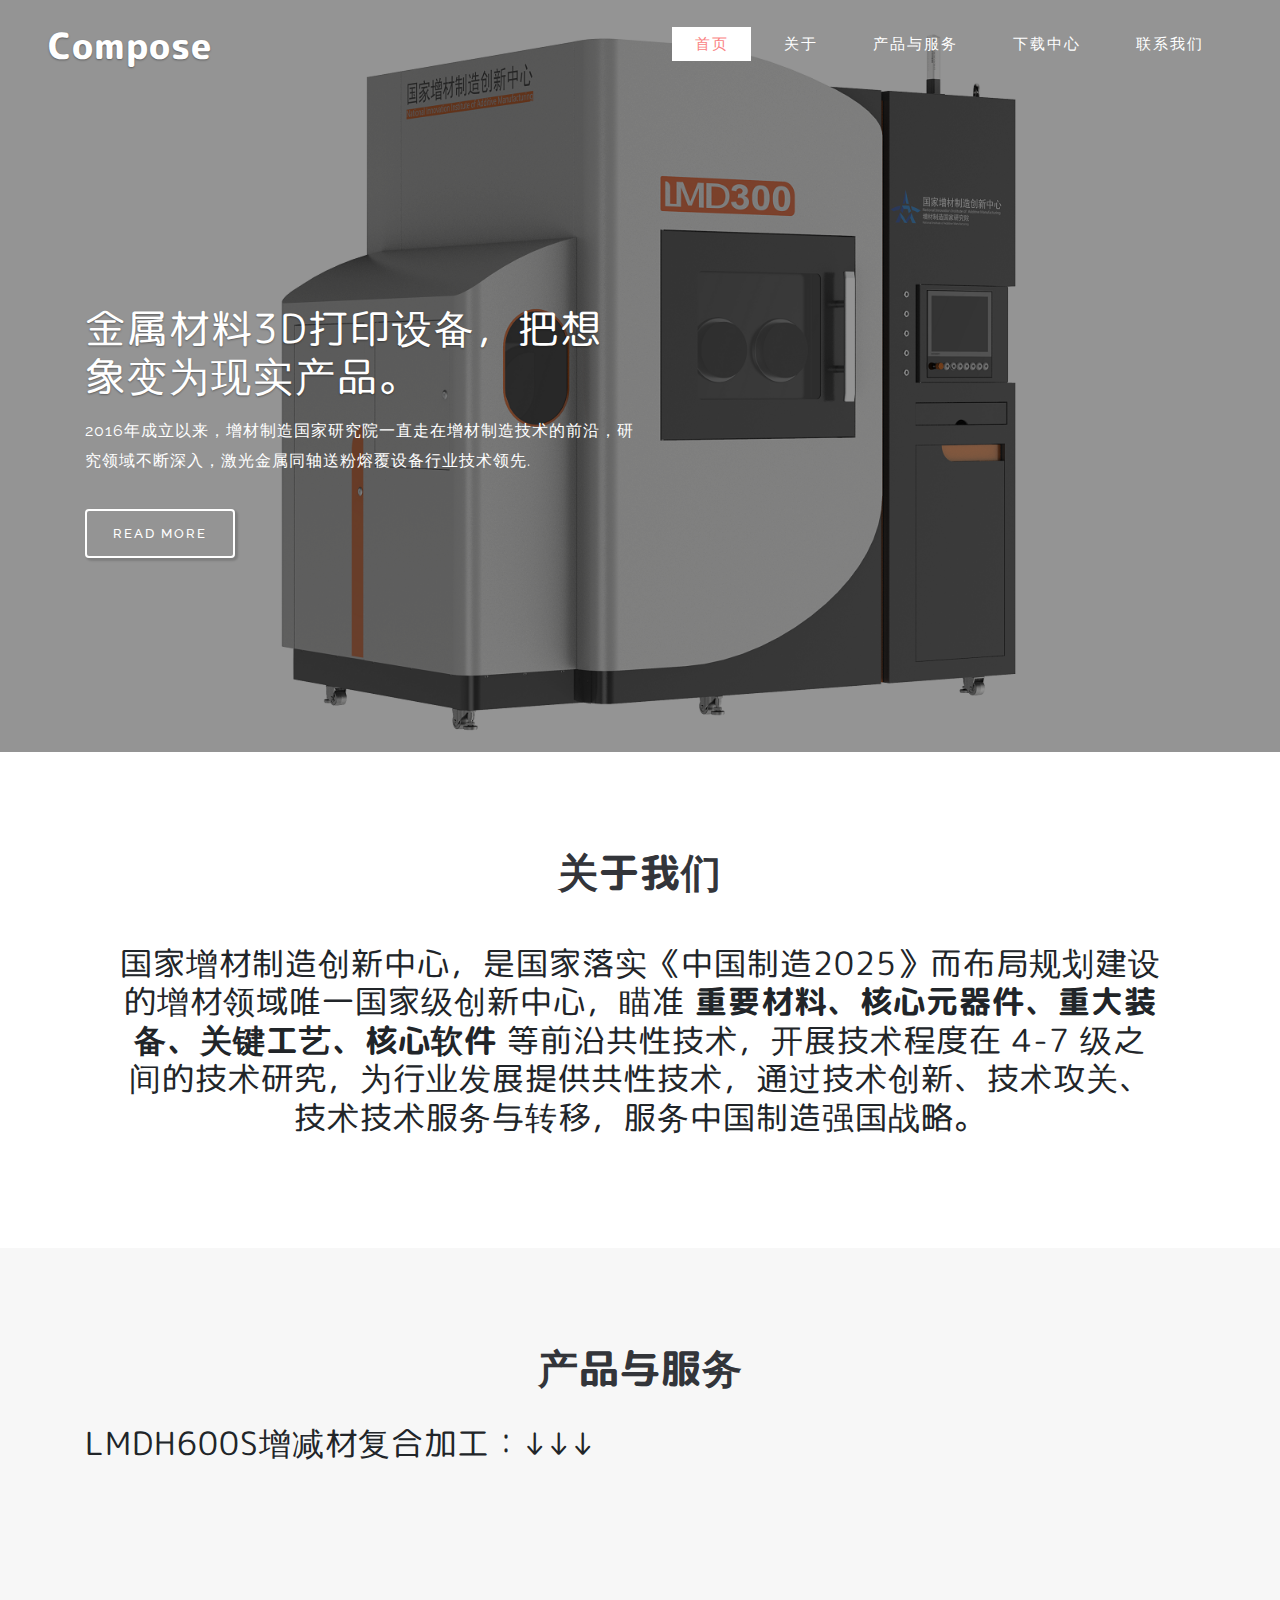
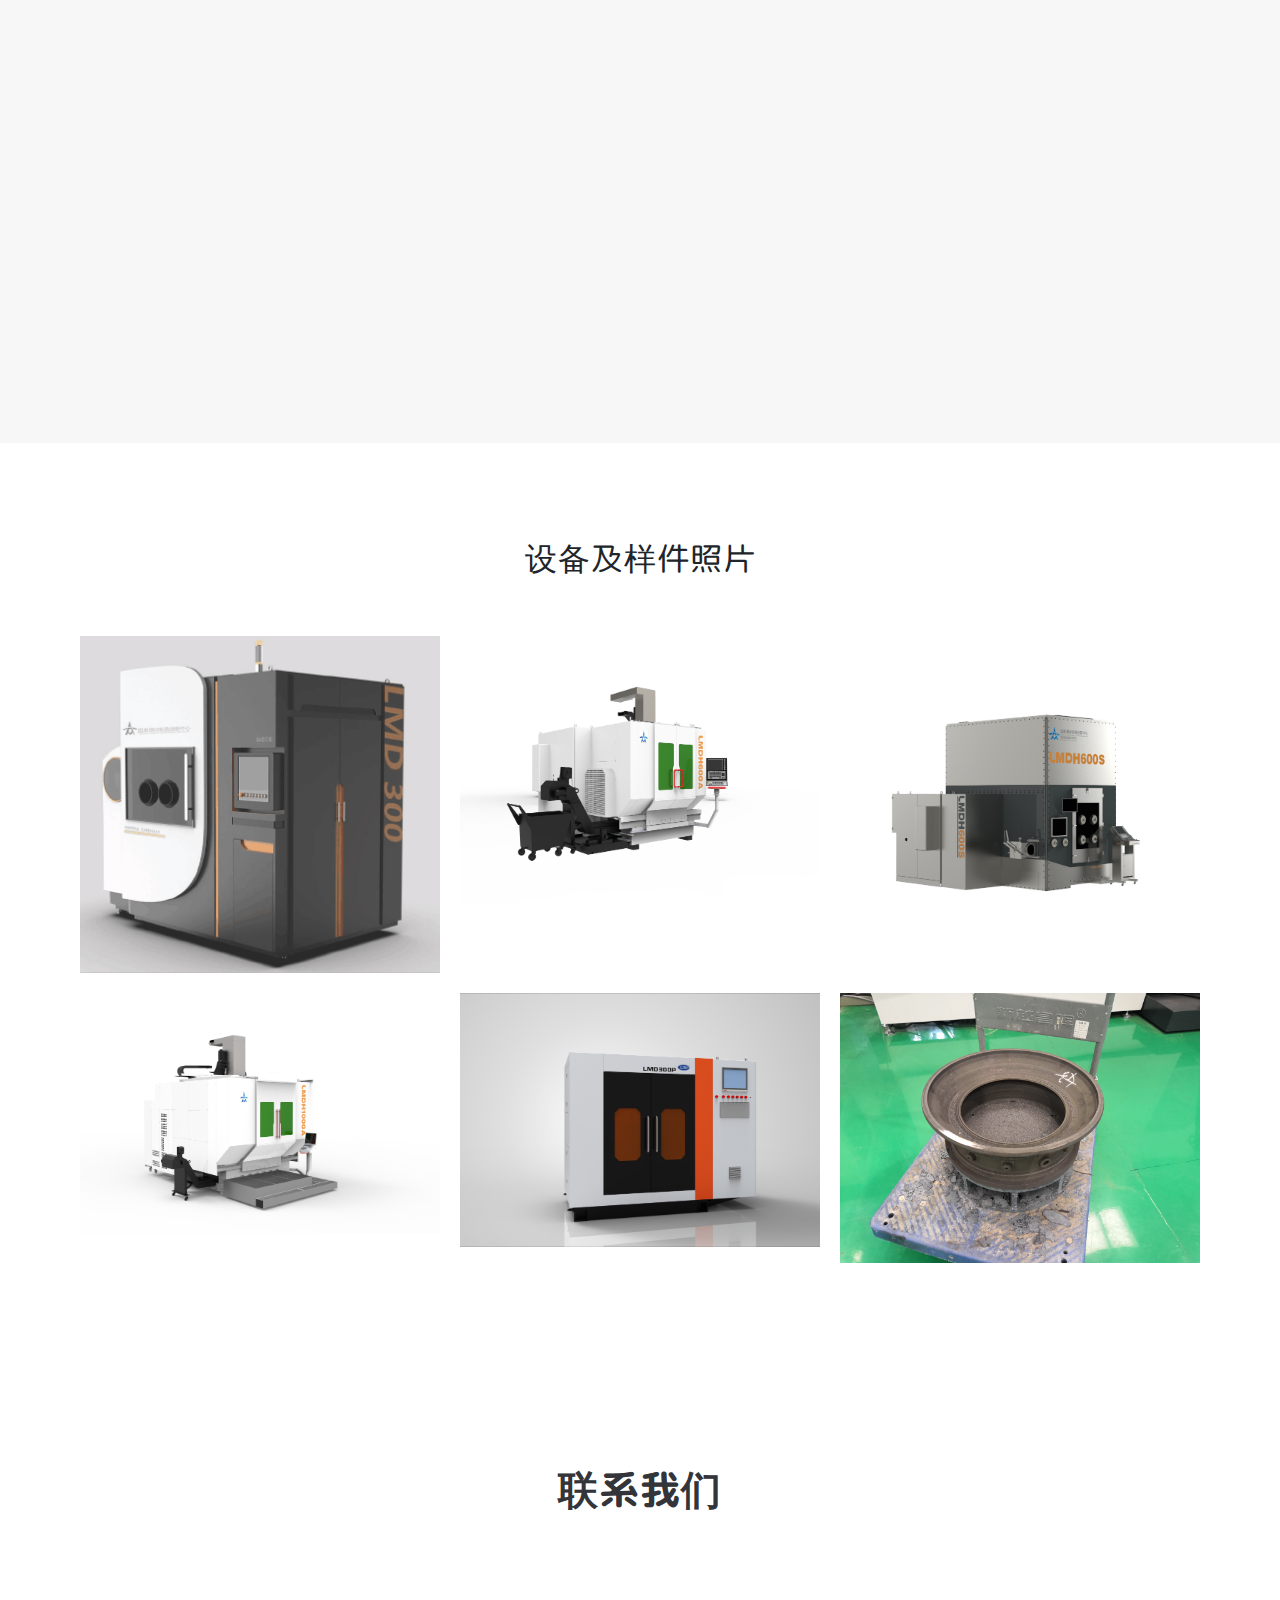
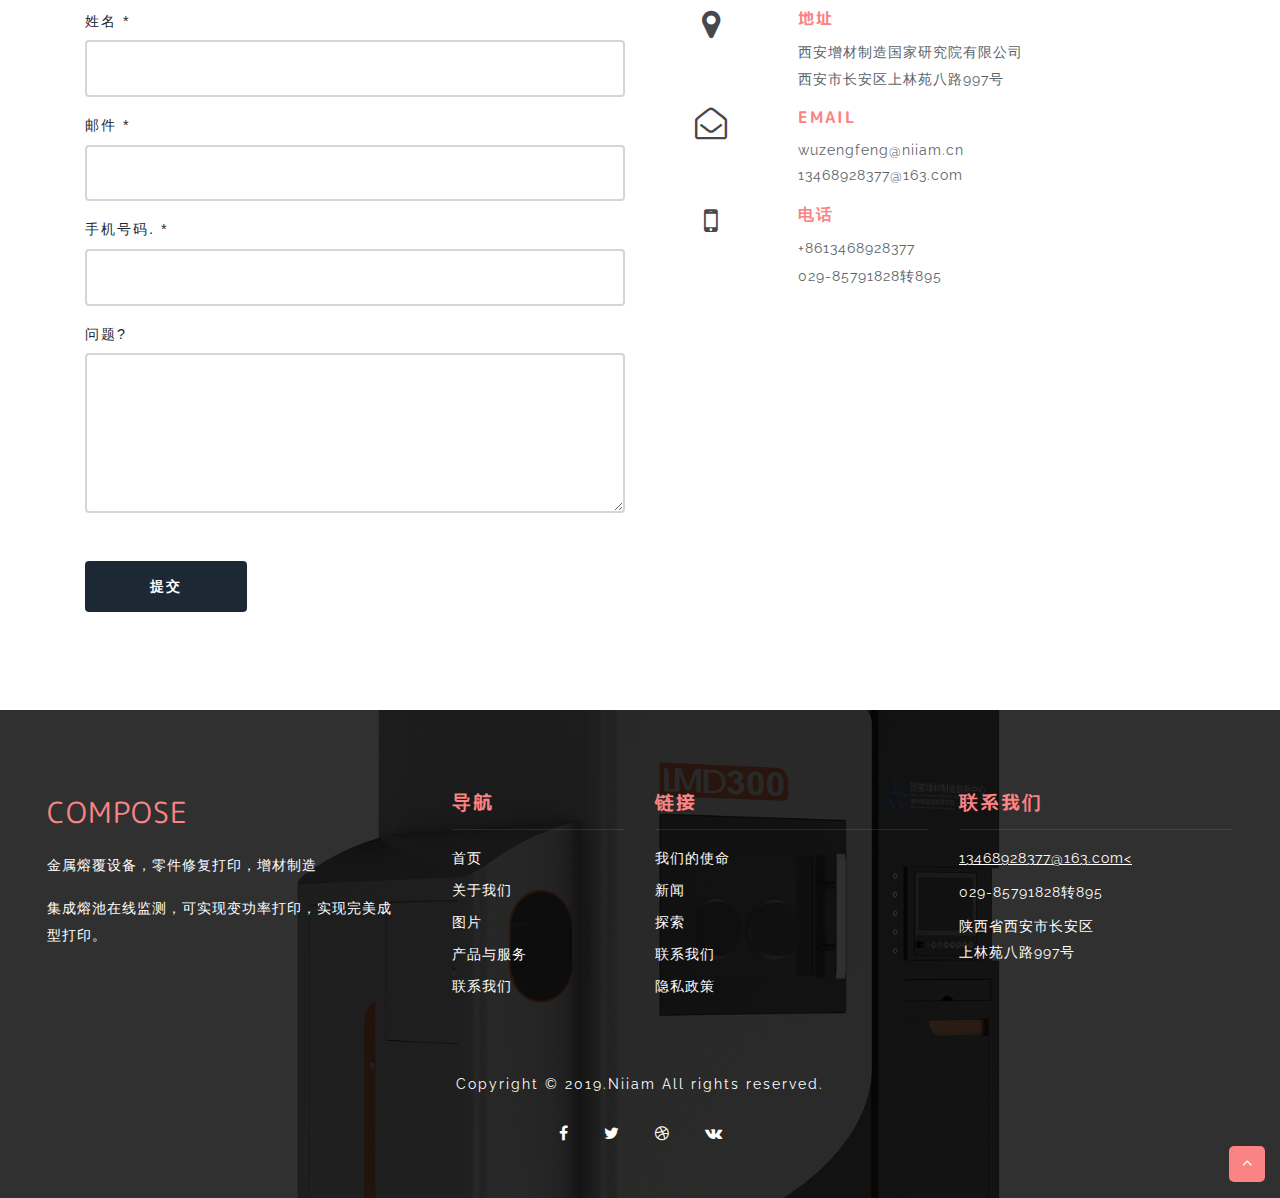
==== index.html @ 722edba8 "Update index.html" ====
<!DOCTYPE html>
<html lang="zxx">

<head>
    <title>增减材复合制造-西安增材制造国家研究院有限公司</title>
    <!-- Meta tag Keywords -->
    <meta name="viewport" content="width=device-width, initial-scale=1">
    <meta charset="UTF-8" />
	<link href="images/favicon.ico" rel="Shortcut Icon" />
    <meta name="keywords" content="增减材,3D打印,激光熔覆,LMD,DED" />
    <script>
        addEventListener("load", function() {
            setTimeout(hideURLbar, 0);
        }, false);

        function hideURLbar() {
            window.scrollTo(0, 1);
        }

    </script>
    <!-- //Meta tag Keywords -->
    <!-- Custom-Files -->
    <link rel="stylesheet" href="css/bootstrap.css">
    <!-- Bootstrap-Core-CSS -->
    <link rel="stylesheet" href="css/style.css" type="text/css" media="all" />
    <!-- Style-CSS -->
    <!-- font-awesome-icons -->
    <link href="css/font-awesome.css" rel="stylesheet">
    <!-- //font-awesome-icons -->
    <!-- /Fonts -->
    <link href="http://fonts.googleapis.com/css?family=Raleway:100,100i,200,200i,300,300i,400,400i,500,600,700" rel="stylesheet">
    <link href="http://fonts.googleapis.com/css?family=M+PLUS+Rounded+1c:100,300,400,500,700,800" rel="stylesheet">

    <!-- //Fonts -->
</head>
<body>

    <!-- mian-content -->
    <div class="main-content" id="home">
        <div class="layer">
            <!-- header -->
            <header>
                <div class="container-fluid px-lg-5">
                    <!-- nav -->
                    <nav class="py-4 d-lg-flex">
                        <div id="logo">
                            <h1> <a href="index.html"> Compose</a></h1>
                        </div>
                        <label for="drop" class="toggle">Menu</label>
                        <input type="checkbox" id="drop" />
                        <ul class="menu mt-2 ml-auto">
                            <li class="active"><a href="index.html">首页</a></li>
                            <li><a href="#about" class="scroll">关于</a></li>
                            <li><a href="#services" class="scroll">产品与服务</a></li>
							<li><a href="download.html" class="scroll">下载中心</a></li>
                            <li><a href="#contact" class="scroll">联系我们</a></li>
                        </ul>
                    </nav>
                    <!-- //nav -->
                </div>
            </header>
            <!-- //header -->
            <div class="container">
                <!-- /banner -->
                <div class="banner-info-w3layouts">
                    <h3>金属材料3D打印设备，把想象变为现实产品。</h3>
                    <p class="my-3">2016年成立以来，增材制造国家研究院一直走在增材制造技术的前沿，研究领域不断深入，激光金属同轴送粉熔覆设备行业技术领先.</p> <a href="download.html" class="read-more mt-3 btn">Read More </a> </div>
            </div>
        </div>
        <!-- //banner -->
    </div>
    <!--// mian-content -->
    <!-- banner-bottom-wthree -->
    <section class="banner-bottom-wthree py-5" id="about">
        <div class="container py-md-5 px-lg-5">
            <div class="content-left-bottom text-center">
                <h3 class="tittle mb-lg-5 mb-4">关于我们</h3>
            </div>
            <div class="content-right-bottom mt-md-0 mt-3 text-center">
                <p align="left"><h2>国家增材制造创新中心，是国家落实《中国制造2025》而布局规划建设的增材领域唯一国家级创新中心，瞄准<strong class="text-capitalize"> 重要材料、核心元器件、重大装备、关键工艺、核心软件</strong> 等前沿共性技术，开展技术程度在 4-7 级之间的技术研究，为行业发展提供共性技术，通过技术创新、技术攻关、技术技术服务与转移，服务中国制造强国战略。</h2></p>
                
            </div>

        </div>
    </section>
    <!-- //banner-bottom-wthree -->
    

	<!--/ about -->
    <section class="services py-5" id="services">
        <div class="container py-md-5">
            <div class="header pb-lg-3 pb-3 text-center">
                <h3 class="tittle mb-lg-3 mb-3">产品与服务</h3>
            </div>
			
			<h2>LMDH600S增减材复合加工：↓↓↓</h2>
			<br>
			<center>
            <iframe height="430" width="800" src="https://player.youku.com/embed/XNDYxNzE1ODIwOA==" frameborder="0"  allowfullscreen="true"></iframe>
            </center>
			</br>
			
<!--		
			<iframe src="http://open.iqiyi.com/developer/player_js/coopPlayerIndex.html?vid=ea96ded8670c75ee96698d04770da2ba&tvId=14754879300&accessToken=2.f22860a2479ad60d8da7697274de9346&appKey=3955c3425820435e86d0f4cdfe56f5e7&appId=1368&height=100%&width=100%" frameborder="0" allowfullscreen="true" width="1200" height="644"></iframe>
-->
        </div>
    </section>
    <!--// about -->
    <!-- Gallery -->
    <section class="gallery py-5" id="gallery">
        <div class="container py-md-5">
            <div class="header text-center">
                <h2 class="tittle mb-lg-5 mb-3">设备及样件照片</h2>
            </div>
            <div class="row news-grids text-center">
                <div class="col-md-4 gal-img">
                    <a href="#gal1"><img src="images/g1.jpg" alt="news image" class="img-fluid"></a>
                </div>
                <div class="col-md-4 gal-img">
                    <a href="#gal2"><img src="images/g2.jpg" alt="news image" class="img-fluid"></a>
                </div>
                <div class="col-md-4 gal-img">
                    <a href="#gal3"><img src="images/g3.jpg" alt="news image" class="img-fluid"></a>
                </div>
                <div class="col-md-4 gal-img">
                    <a href="#gal4"><img src="images/g4.jpg" alt="news image" class="img-fluid"></a>
                </div>
                <div class="col-md-4 gal-img">
                    <a href="#gal5"><img src="images/g5.jpg" alt="news image" class="img-fluid"></a>
                </div>

                <div class="col-md-4 gal-img">
                    <a href="#gal6"><img src="images/g6.jpg" alt="news image" class="img-fluid"></a>
                </div>

            </div>

            <!-- popup-->
            <div id="gal1" class="pop-overlay animate">
                <div class="popup">
                    <img src="images/g1.jpg" alt="Popup Image" class="img-fluid" />
                    <p class="mt-4">Nulla viverra pharetra se, eget pulvinar neque pharetra ac int. placerat placerat dolor.</p>
                    <a class="close" href="#gallery">&times;</a>
                </div>
            </div>
            <!-- //popup -->

            <!-- popup-->
            <div id="gal2" class="pop-overlay animate">
                <div class="popup">
                    <img src="images/g2.jpg" alt="Popup Image" class="img-fluid" />
                    <p class="mt-4">Nulla viverra pharetra se, eget pulvinar neque pharetra ac int. placerat placerat dolor.</p>
                    <a class="close" href="#gallery">&times;</a>
                </div>
            </div>
            <!-- //popup -->
            <!-- popup-->
            <div id="gal3" class="pop-overlay animate">
                <div class="popup">
                    <img src="images/g3.jpg" alt="Popup Image" class="img-fluid" />
                    <p class="mt-4">Nulla viverra pharetra se, eget pulvinar neque pharetra ac int. placerat placerat dolor.</p>
                    <a class="close" href="#gallery">&times;</a>
                </div>
            </div>
            <!-- //popup3 -->
            <!-- popup-->
            <div id="gal4" class="pop-overlay animate">
                <div class="popup">
                    <img src="images/g4.jpg" alt="Popup Image" class="img-fluid" />
                    <p class="mt-4">Nulla viverra pharetra se, eget pulvinar neque pharetra ac int. placerat placerat dolor.</p>
                    <a class="close" href="#gallery">&times;</a>
                </div>
            </div>
            <!-- //popup -->
            <!-- popup-->
            <div id="gal5" class="pop-overlay animate">
                <div class="popup">
                    <img src="images/g5.jpg" alt="Popup Image" class="img-fluid" />
                    <p class="mt-4">Nulla viverra pharetra se, eget pulvinar neque pharetra ac int. placerat placerat dolor.</p>
                    <a class="close" href="#gallery">&times;</a>
                </div>
            </div>
            <!-- //popup -->
            <!-- popup-->
            <div id="gal6" class="pop-overlay animate">
                <div class="popup">
                    <img src="images/g6.jpg" alt="Popup Image" class="img-fluid" />
                    <p class="mt-4">Nulla viverra pharetra se, eget pulvinar neque pharetra ac int. placerat placerat dolor.</p>
                    <a class="close" href="#gallery">&times;</a>
                </div>
            </div>
            <!-- //popup -->

        </div>
    </section>
    <!--// gallery -->


    <!-- contact -->
    <section class="contact py-5" id="contact">
        <div class="container pb-md-5">
            <div class="header py-lg-5 pb-3 text-center">
                <h3 class="tittle mb-lg-5 mb-3"> 联系我们</h3>
            </div>
            <div class="row">
				<div class="col-lg-6">
					<div class="contact-form mx-auto text-left">
						<form name="contactform" id="contactform1" method="post" action="#">
							
								<div class="con-gd">
									<div class="form-group" data-aos="fade-up">
										<label>姓名 *</label>
										<input type="text" class="form-control" id="name" placeholder="" name="name" required="">
									</div>
								</div>
								<div class="con-gd">
									<div class="form-group" data-aos="fade-up">
										<label>邮件 *</label>
										<input type="email" class="form-control" id="email" placeholder="" name="email" required="">
									</div>
								</div>
								<div class="con-gd">
									<div class="form-group" data-aos="fade-up">
										<label>手机号码. *</label>
										<input type="text" class="form-control" id="phone" placeholder="" name="phone" required="">
									</div>
								</div>

							

							<div class="form-group mb-5">
								<label>问题?</label>
								<textarea name="issues" class="form-control" id="iq" placeholder="" required=""></textarea>
							</div>
							<div class="contact-page">
								<button type="submit" class="btn btn-default">提交</button>
							</div>
						</form>
					</div>
				</div>
				<div class="col-lg-6">
					<div class="list-unstyled text-left mb-lg-5 mb-3">
						<div class="adress-info">
							<div class="row">
								<div class="col-3 text-lg-center adress-icon">
									<span class="fa fa-map-marker"></span>
								</div>
								<div class="col-9 text-left">
									<h6>地址</h6>
									<p>西安增材制造国家研究院有限公司
										<br>西安市长安区上林苑八路997号 </p>
								</div>
							</div>
						</div>

						<div class="adress-info mt-3 mb-3">
							<div class="row">
								<div class="col-3 text-lg-center adress-icon">
									<span class="fa fa-envelope-open-o"></span>
								</div>
								<div class="col-9 text-left">
									<h6>Email</h6>
									<a href="mailto:info@example.com">wuzengfeng@niiam.cn</a>
									<br>
									<a href="mailto:info@example.com">13468928377@163.com</a>
								</div>
							</div>
						</div>
						<div class="adress-info">
							<div class="row">
								<div class="col-3 text-lg-center adress-icon">
									<span class="fa fa-mobile"></span>
								</div>
								<div class="col-9 text-left">
									<h6>电话</h6>
									<p>+8613468928377</p>
									<p>029-85791828转895</p>
								</div>
							</div>
						</div>
					</div>
					<div class="map mt-md-5 mt-4">

						<iframe src="" class="map" style="border:0" allowfullscreen=""></iframe> 
					</div>
				</div>
			</div>
        </div>

    </section>
    <!-- //contact -->

    <!-- footer -->
    <footer class="footer-content">
        <div class="layer footer">
            <div class="container-fluid">
                <div class="row footer-top-inner-w3ls">
                    <div class="col-lg-4 col-md-6 footer-top mt-md-0 mt-sm-5">
                        <h2>
                            <a class="navbar-brand" href="index.html">
                          Compose
                        </a>
                        </h2>
                        <p class="my-3">金属熔覆设备，零件修复打印，增材制造</p>
                        <p>
                            集成熔池在线监测，可实现变功率打印，实现完美成型打印。
                        </p>
                    </div>
                    <div class="col-lg-2 col-md-6 mt-md-0 mt-5">
                        <div class="footer-w3pvt">
                            <h3 class="mb-3 w3pvt_title">导航</h3>
                            <hr>
                            <ul class="list-info-w3pvt">
                                <li>
                                    <a href="#home" class="scroll">
                                    首页
                                </a>
                                </li>
                                <li class="my-2">
                                    <a href="#about" class="scroll">
                                    关于我们
                                </a>
                                </li>
                                <li class="my-2">
                                    <a href="#gallery" class="scroll">
                                    图片
                                </a>
                                </li>
                                <li class="mb-2">
                                    <a href="#services" class="scroll">
                                    产品与服务
                                </a>
                                </li>
                                <li>
                                    <a href="#contact" class="scroll">
                                    联系我们
                                </a>
                                </li>
                            </ul>
                        </div>
                    </div>
                    <div class="col-lg-3 col-md-6 mt-lg-0 mt-5">
                        <div class="footer-w3pvt">
                            <h3 class="mb-3 w3pvt_title">链接</h3>
                            <hr>
                            <ul class="list-info-w3pvt">
                                <li>
                                    <a href="#about" class="scroll">
                                    我们的使命
                                </a>
                                </li>
                                <li class="my-2">
                                    <a href="#blog" class="scroll">
                                    新闻
                                </a>
                                </li>
                                <li class="my-2">
                                    <a href="#">
                                    探索
                                </a>
                                </li>
                                <li class="mb-2">
                                    <a href="#contact" class="scroll">
                                    联系我们
                                </a>
                                </li>
                                <li>
                                    <a href="index.html">
                                    隐私政策
                                </a>
                                </li>
                            </ul>
                        </div>
                    </div>
                    <div class="col-lg-3 col-md-6 mt-lg-0 mt-5">
                        <div class="footer-w3pvt">
                            <h3 class="mb-3 w3pvt_title">联系我们</h3>
                            <hr>
                            <div class="last-w3ls-contact">
                                <p>
                                    <a href="mailto:example@email.com">13468928377@163.com<</a>
                                </p>
                            </div>
                            <div class="last-w3ls-contact my-2">
                                <p>029-85791828转895</p>
                            </div>
                            <div class="last-w3ls-contact">
                                <p>陕西省西安市长安区
                                <br>
								上林苑八路997号</p>
                            </div>
                        </div>
                    </div>

                </div>

                <p class="copy-right-grids text-li text-center my-sm-4 my-4">Copyright &copy; 2019.Niiam All rights reserved.</p>
                <div class="w3ls-footer text-center mt-4">
                    <ul class="list-unstyled w3ls-icons">
                        <li>
                            <a href="#">
							<span class="fa fa-facebook-f"></span>
						</a>
                        </li>
                        <li>
                            <a href="#">
							<span class="fa fa-twitter"></span>
						</a>
                        </li>
                        <li>
                            <a href="#">
							<span class="fa fa-dribbble"></span>
						</a>
                        </li>
                        <li>
                            <a href="#">
							<span class="fa fa-vk"></span>
						</a>
                        </li>
                    </ul>
                </div>
                <div class="move-top text-right"><a href="#home" class="move-top"> <span class="fa fa-angle-up  mb-3" aria-hidden="true"></span></a></div>
            </div>
            <!-- //footer bottom -->
        </div>
    </footer>
    <!-- //footer -->


</body>

</html>
---- css/style.css ----
html,
body {
    margin: 0;
    font-size: 100%;
    background: #fff;
    font-family: 'Raleway', sans-serif;
    scroll-behavior: smooth;
	
}

body a,
body button {
    transition: 0.5s all;
    -webkit-transition: 0.5s all;
    -moz-transition: 0.5s all;
    -o-transition: 0.5s all;
    -ms-transition: 0.5s all;
    text-decoration: none;
	 cursor: pointer !important;
}

a:hover {
    text-decoration: none;
}

input[type="button"],
input[type="submit"],
input[type="text"],
input[type="email"],
input[type="search"] {
    transition: 0.5s all;
    -webkit-transition: 0.5s all;
    -moz-transition: 0.5s all;
    -o-transition: 0.5s all;
    -ms-transition: 0.5s all;
}

h1,
h2,
h3,
h4,
h5,
h6 {
    margin: 0;
    letter-spacing: 1px;
    font-weight: 400;
    font-family: 'M PLUS Rounded 1c', sans-serif;
}

p {
    font-size: 0.9em;
    color: #5e5e5e;
    line-height: 1.9em;
    letter-spacing: 1px;
}

ul {
    margin: 0;
    padding: 0;
}

/*-- header --*/

/* header */

/* CSS Document */

header {
    position: absolute;
    z-index: 9;
    width: 100%;
}

.toggle,
[id^=drop] {
    display: none;
}

/* Giving a background-color to the nav container. */

nav {
    margin: 0;
    padding: 0;
}


#logo a {
    float: left;
    display: initial;
    margin: 0;
    letter-spacing: 1px;
    color: #fff;
    padding: 0;
    font-size: 0.9em;
    font-weight: 800;
    text-transform: capitalize;
    color: #fff;
    text-shadow: 0 1px 2px rgba(0, 0, 0, 0.37);
    font-family: 'M PLUS Rounded 1c', sans-serif;

}

#logo a span {
    color: #fa8383;
}


/* Since we'll have the "ul li" "float:left"
 * we need to add a clear after the container. */

nav:after {
    content: "";
    display: table;
    clear: both;
}

/* Removing padding, margin and "list-style" from the "ul",
 * and adding "position:reltive" */

nav ul {
    float: right;
    padding: 0;
    margin: 0;
    list-style: none;
    position: relative;
}

/* Positioning the navigation items inline */

nav ul li {
    margin: 0px 0.3em;
    display: inline-block;
    float: left;
}

/* Styling the links */

nav ul.menu li a {
    color: #fff;
    text-transform: capitalize;
    font-size: 0.95em;
    letter-spacing: 2px;
    padding-left: 0;
    padding-right: 0;
    padding: 0.5em 1.5em;
    background: transparent;
    font-weight: 400;
}

nav ul li ul li:hover {
    background: #fa8383;
}

/* Background color change on Hover */

nav ul.menu li a:hover {
    color: #fa8383;
    background: #fff;
}

.menu li.active a {
    color: #fa8383;
    background: #fff;
}

/* Hide Dropdowns by Default
 * and giving it a position of absolute */

nav ul ul {
    display: none;
    position: absolute;
    /* has to be the same number as the "line-height" of "nav a" */
    top: 30px;
    background: #fff;
    padding: 10px;
}

/* Display Dropdowns on Hover */

nav ul li:hover > ul {
    display: inherit;
}

/* Fisrt Tier Dropdown */

nav ul ul li {
    width: 170px;
    float: none;
    display: list-item;
    position: relative;
    margin: 0;
}

nav ul.menu li ul li a {
    color: #333;
    padding: 5px 10px;
    display: block;
}

/* Second, Third and more Tiers	
 * We move the 2nd and 3rd etc tier dropdowns to the left
 * by the amount of the width of the first tier.
*/

nav ul ul ul li {
    position: relative;
    top: -60px;
    /* has to be the same number as the "width" of "nav ul ul li" */
    left: 170px;
}


/* Change ' +' in order to change the Dropdown symbol */

li > a:only-child:after {
    content: '';
}


/* Media Queries
--------------------------------------------- */

@media all and (max-width:991px) {

    #logo {
        display: block;
        padding: 0;
        width: 100%;
        text-align: center;
        float: none;
    }

    nav {
        margin: 0;
    }
    nav a {
        color: #333;
    }

    /* Hide the navigation menu by default */
    /* Also hide the  */
    .toggle + a,
    .menu {
        display: none;
    }

    /* Stylinf the toggle lable */
    .toggle {
        display: block;
        padding: 6px 15px;
        font-size: 16px;
        text-decoration: none;
        border: none;
        float: right;
        margin-right: 0em;
        background-color: #fff;
        color: #1b1d1d;
        text-transform: capitalize;
        font-weight: 400;
        cursor: pointer !important;
    }
    .menu .toggle {
        float: none;
        text-align: center;
        margin: auto;
        width: 30%;
        padding: 5px;
        font-weight: normal;
        font-size: 15px;
        letter-spacing: 1px;
    }

    .toggle:hover {
        color: #333;
        background-color: #fff;
    }

    /* Display Dropdown when clicked on Parent Lable */
    [id^=drop]:checked + ul {
        display: block;
        background: #fff;
        padding: 15px 0;
        text-align: center;
        width: 80%;
        margin: 0 auto;
    }

    /* Change menu item's width to 100% */
    nav ul li {
        display: block;
        width: 100%;
        padding: 5px 0;
    }

    nav ul ul .toggle,
    nav ul ul a {
        padding: 0 40px;
    }
    nav ul.menu li a {
        color: #312f2f;
    }

    nav a:hover,
    nav ul ul ul a {
        background-color: transparent;
    }

    nav ul li ul li .toggle,
    nav ul ul a,
    nav ul ul ul a {
        padding: 14px 20px;
        color: #312f2f;
        font-size: 15px;
    }


    nav ul li ul li .toggle,
    nav ul ul a {
        background-color: #fff;
    }
    nav ul ul li a {
        font-size: 15px;
    }
    /* Hide Dropdowns by Default */
    nav ul ul {
        float: none;
        position: static;
        color: #ffffff;
        /* has to be the same number as the "line-height" of "nav a" */
    }

    /* Hide menus on hover */
    nav ul ul li:hover > ul,
    nav ul li:hover > ul {
        display: none;
    }

    /* Fisrt Tier Dropdown */
    nav ul ul li {
        display: block;
        width: 100%;
        padding: 0;
    }
    nav ul li {
        margin: 0;
    }
    nav ul ul ul li {
        position: static;
        /* has to be the same number as the "width" of "nav ul ul li" */
    }
    .login-icon {
        text-align: right;
    }
    .login-icon span {
        margin-right: 1em;
    }
}

@media all and (max-width:568px) {
    [id^=drop]:checked + ul {
        display: block;
        background: #fff;
        padding: 15px 0;
        text-align: center;
        width: 100%;
        margin: 0 auto;
    }
    .menu .toggle {
        float: none;
        text-align: center;
        margin: auto;
        width: 70%;
    }

}

.login-icon p {
    color: #fff;
}

.login-icon span {

    color: #fcd000;
}

/*-- //header --*/

/*-- //header --*/

.main-content {
    background: url(../images/banner1.jpg) center no-repeat;
    -webkit-background-size: cover;
    -moz-background-size: cover;
    -o-background-size: cover;
    -ms-background-size: cover;
    background-size: cover;
    position: relative;
    min-height: 50em;
}

.layer {
    min-height: 50em;
    background: rgba(0, 0, 0, 0.42);
}

.banner-info-w3layouts {
    padding-top: 20em;
    text-align: left;
    width: 50%;
}

.banner-info-w3layouts h3 {
    font-size: 2.5em;
    font-weight: 400;
    color: #fff;
    text-shadow: 0 1px 2px rgba(0, 0, 0, 0.37);
    text-transform: uppercase;
    letter-spacing: 2px;
}

.banner-info-w3layouts h6 {
    font-size: 2em;
    font-weight: 400;
    letter-spacing: 1px;
    display: block;
    color: #fcd000;
    font-family: 'Pacifico', cursive;
}

.banner-info-w3layouts p {
    color: #fff;
    font-size: 1em;
    font-weight: 400;
}

a.read-more {
    background: transparent;
    color: #fff;
    padding: 1em 2em;
    border-radius: 4px;
    box-shadow: 2px 2px 2px 1px rgba(0, 0, 0, 0.15);
    font-size: 13px;
    display: inline-block;
    border: 2px solid #fff;
    transition: all 500ms ease;
    text-align: justify;
    text-transform: uppercase;
    font-weight: 500;
    letter-spacing: 2px;
}

a.read-more:hover {
    background: #fff;
    color: #fa8383;
}

.content-grid-info.card {
    background: none;
}

.content-grid-info {
    padding: 1em 1em;
}

.content-grid-info h4 {
    font-size: 1em;
    text-transform: uppercase;
    letter-spacing: 2px;
	font-weight:700;
}

.content-grid-info span {
    text-align: center;
    color: #fa8383;
    transition: 0.5s all;
    -webkit-transition: 0.5s all;
    -moz-transition: 0.5s all;
    -o-transition: 0.5s all;
    -ms-transition: 0.5s all;
    font-size: 2em;
    line-height: 3em;
}

.content-grid-info:hover span {
    color: #fa8383;
}

/*-- //banner --*/

/*-- //heading --*/

#about {
    background: #fff;
}

.ab-info {
    text-align: center;
}

.ab-info h4 {
    font-size: 1em;
    font-weight:700;
    color: #fa8383;
    margin: 2em 0 1em 0;
    letter-spacing: 2px;
    text-transform: uppercase;
}

.list-group-image {
    border-radius: 4px;
    -webkit-border-radius: 4px;
    -o-border-radius: 4px;
    -moz-border-radius: 4px;
    -webkit-transition: 0.5s all;
    -moz-transition: 0.5s all;
    transition: 0.5s all;
    background: rgb(236, 237, 239);
    padding: 8px;
}

.content-right-bottom p {
    text-align: center;
}


.ab-content-inner {
    padding: 2em 1em;
}

.ab-info h5 {
    font-size: 1.1em;
    letter-spacing: 0px;
    font-weight: 700;
    color: #555;
    line-height: 1.7em;
}

/*-- popup --*/

.pop-overlay {
    position: absolute;
    top: 0px;
    bottom: 0;
    left: 0;
    right: 0;
    background: rgba(0, 0, 0, 0.7);
    transition: opacity 0ms;
    visibility: hidden;
    opacity: 0;
    z-index: 999;
}

.pop-overlay:target {
    visibility: visible;
    opacity: 1;
}

.popup {
    background: #fff;
    border-radius: 5px;
    width: 30%;
    position: relative;
    margin: 8em auto;
    padding: 3em 1em;
}

.popup p {
    font-size: 15px;
    color: #666;
    letter-spacing: .5px;
    line-height: 30px;
}

.popup h2 {
    margin-top: 0;
    color: #fff;

}

.popup .close {
    position: absolute;
    top: 5px;
    right: 15px;
    transition: all 200ms;
    font-size: 30px;
    font-weight: bold;
    text-decoration: none;
    color: #000;
}

.popup .close:hover {
    color: #30c39e;
}


/*-- //popup --*/

/*-- //banner --*/

.services {
    background: #f7f7f7;
}

h3.tittle, h3.tittle.two {
    font-size: 2.5em;
    font-weight: 600;
    color: #33353a;
    text-shadow: 0 0 0.5px rgba(58, 57, 57, 0.25);
    text-transform: capitalize;
}

h3.tittle.two {
    color: #fff;
}

.sub-tittle {
    font-size: 0.35em;
    color: #ffa801;
    letter-spacing: 1px;
    display: block;
    text-transform: uppercase;

}

.content-left span {
    text-transform: uppercase;
    font-weight: 600;
    letter-spacing: 2px;
    color: #03A9F4;
    font-size: 16px;
    padding-left: 10px;
}

span.title {
    color: #fcd000;
    text-shadow: 0 0 0.5px rgba(58, 57, 57, 0.25);
    font-size: 1.4em;
    letter-spacing: 2px;
    display: block;
    font-family: 'Pacifico', cursive;
}

.content-right-bottom p {
    line-height: 2em;
}

/*-- //about -*/

/*--//services--*/

.advantage-grid-info1 {
    padding: 0;
}

.advantage_left h4 {
    font-size: 15px;
    font-weight: 700;
    text-transform: uppercase;
    letter-spacing: 2px;
    color: #cc2105;
}

.advantage_left h3 a {
    font-size: 0.7em;
    font-weight: 600;
    line-height: 1.8em;
    letter-spacing: 2px;
    color: #353535;
    text-shadow: 0 0 0.5px rgba(58, 57, 57, 0.25);
}

.advantage_left {
    padding: 5em 5em 0em 5em;
    box-sizing: border-box;
    /* box-shadow: 0px 1px 0px 0px rgba(0, 0, 0, 0.075); */
}

.banner-top.row {
    margin: 0;
}

.banner-bottom-wthree {
    background: #fff;
}

h6.date {
    color: #00cc99;
    font-weight: 400;
    letter-spacing: 1px;
}

/*-- /testimonials --*/

#testimonials {
        background: url(../images/banner3.jpg) center no-repeat;
    -webkit-background-size: cover;
    -moz-background-size: cover;
    -o-background-size: cover;
    -ms-background-size: cover;
    background-size: cover;
}

.test-info-w3ls {
    text-align: center;
    padding: 2em 4em;
}

.test-info-w3ls h3 {
    font-size: 0.9em;
    color: #fff;
    letter-spacing: 2px;
    text-transform: uppercase;
    font-weight: 400;
}

.test-img img {
    border-radius: 50%;
    -webkit-border-radius: 50%;
    -o-border-radius: 50%;
    -ms-border-radius: 50%;
    -moz-border-radius: 50%;
    padding: 4px;
    background: hsla(21, 60%, 94%, 0.33);
    width: 15%;
}

.w3ls-footer.test-soc ul li {
    display: inline-block;
    margin: 0 0.3em;
}

.w3ls-footer.test-soc ul li a span {
    color: #fff;
    margin: 0 0.5em;
}

.test-info-w3ls p {
    color: #fff;
}

.test-info-w3ls p span {
    font-size: 1.5em;
    color: #ffffff;
}

ul.list-unstyled.w3ls-icons.clients li {
    margin: 0 0.2em;
    text-align: center;
}

ul.list-unstyled.w3ls-icons.clients li span {
    color: #ffffff;
    font-size: 0.8em;
}

ul.list-unstyled.w3ls-icons.clients li span:hover {
    color: #048e6c;
    transition: 0.5s all;
    -webkit-transition: 0.5s all;
    -moz-transition: 0.5s all;
    -o-transition: 0.5s all;
    -ms-transition: 0.5s all;

}

/*-- //testimonials --*/

.mid-sec {
    background: #EBEDEF;
}

.mid-sec img {
    background: #fff;
    padding: 5px;
}

.mid-right-info h5 {
    color: #fa8383;
    font-weight: 700;
    font-size: 1.05em;
    text-transform: uppercase;
    letter-spacing: 2px;
}

/*--/counter--*/

.stats {
    background: url(../images/banner3.jpg) center no-repeat;
    -webkit-background-size: cover;
    -moz-background-size: cover;
    -o-background-size: cover;
    -ms-background-size: cover;
    background-size: cover;
    padding: 5em 0;
}

.counter {
    background: none;
    padding: 20px 0;
    border-radius: 0;
    color: #fff;
    text-align: right;
}
.counter span {
    font-size: 2em;
    color: #fff;
    margin: 0;
}
.count-title {
    font-size: 2em;
    margin-top: 0.5em;
    margin-bottom: 0;
    font-weight: 400;
    color: #fff;
    letter-spacing: 3px;
    text-shadow: 0 0 0.5px rgba(58, 57, 57, 0.25);

}

.count-text {
    font-size: 14px;
    margin-top: 10px;
    margin-bottom: 0;
    color: #fa8383;
    font-weight: 600;
    letter-spacing: 2px;
    text-shadow: 0 0 0.5px rgba(58, 57, 57, 0.25);
    text-align: right;
}

.fa-2x {
    margin: 0 auto;
    float: none;
    display: table;
    color: #4ad1e5;
}

/*--//counter--*/

/* team */

.team-gd {
    padding: 2em 2em;
}

.team-info h3 {
    font-size: 1.2em;
    font-weight: 700;
    color: #262631;
    margin-bottom: 0.8em;
    text-transform: uppercase;
}

.team-info p {
    font-size: 14px;
}

.sub-tittle-team {
    font-size: 0.6em;
    color: #686de0;
    font-weight: 700;
    letter-spacing: 2px;
    display: block;
    margin-bottom: 8px;
}

.rsvp img {
    background: #eaebec;
    padding: 0.7em;
}

.team-gd {
    padding: 3em 2em;
    background: #f8f9fa;
    transition: 2s all;
    -webkit-transition: 2s all;
    -moz-transition: 2s all;
    -ms-transition: 2s all;
    -o-transition: 2s all;
    box-shadow: 7px 7px 10px 0 rgba(76, 110, 245, .1);
    border: transparent;
}

.team-gd img {
    box-shadow: 0 20px 40px -10px rgba(0, 0, 0, .3);
    border-radius: 50%;
}

/* //team */

section#gallery {
    position: relative;
}

.gal-img {
    padding: 10px;
}

.gal-img img {
    border-radius: 0;
    -moz-transition: 0.5s all;
    transition: 0.5s all;
}

.gal-img:hover.gal-img img {
    box-shadow: 0 20px 40px -10px rgba(0, 0, 0, .3);
}

.gal-img a span {
    font-size: 0.9em;
    letter-spacing: 2px;
    text-transform: uppercase;
    font-weight: 400;
    color: #1e272e;
    text-shadow: 0 0 0.5px rgba(58, 57, 57, 0.25);
    background: #ffffff;
    display: block;
    padding: 1em;
    margin-bottom: 15px;
}

/*--/price--*/

h5.card-title.pricing-card-title {
    font-size: 2em;
    font-weight: 400;
    color: #fa8383;
    line-height: 0.8em;
}

.pricing-grid span {
    font-size: .5em;
    display: inline-block;
    color: #000;
    font-weight: 300;
}

.pricing-grid.active ul.list-unstyled li,
.pricing-grid.active h5.card-title,
.pricing-grid.activea {
    color: #fff;
}

ul.price-in li {
    font-size: 15px;
    color: #7d7d7d;
    line-height: 2.5em;
}

.pricing-grid.card {
    padding: 2em 0;
}

.pricing-grid.card h4 {
    color: #1c2833;
    font-size: 1.1em;
    font-weight: 400;
    margin: 0 0 1em 0;
}

#plans p {
    color: #ffffff;
}

.price-button a {
    background: transparent;
    color: #212529;
    padding: 0.8em 2em;
    border-radius: 4px;
    box-shadow: 2px 2px 2px 1px rgba(0, 0, 0, 0.15);
    font-size: 13px;
    display: inline-block;
    border: 2px solid #212529;
    transition: all 500ms ease;
    text-align: justify;
    text-transform: uppercase;
    font-weight: 600;
    letter-spacing: 2px;
}

.price-button a:hover,
.price-button a.active {
    background: #fa8383;
    border: 2px solid #fa8383;
}

h5.card-title.pricing-card-title label {
    display: block;
    font-size: 0.35em;
    color: #4a5156;
    font-weight: 400;
    text-transform: uppercase;
    letter-spacing: 2px;
}

/*--//price--*/

/*--/inner-page-- */

.main-content.page-inner {
    background: url(../images/banner2.jpg) no-repeat center;
    background-size: cover;
    -webkit-background-size: cover;
    -moz-background-size: cover;
    -o-background-size: cover;
    -ms-background-size: cover;
    min-height: 28em;
}

/*--//inner-page--*/

/*--/events--*/

/*---------*/

h5.card-title a,
h5.card-title {
    color: #fa8383;
    font-weight: 700;
    font-size: 1.05em;
    text-transform: uppercase;
    letter-spacing: 2px;
}

.blog_w3icon span {
    color: #777;
    text-transform: uppercase;
    font-size: 12px;
    word-spacing: 3px;
    letter-spacing: 1px;
}

/* contact form */

.contact-info p {
    margin: 0 auto;
    width: 84%;
}

.contact-form-inner {
    margin: 0 auto;
    width: 70%;
}

.contact-form .form-control {
    padding: 0.9em;
    color: #495057;
    border: 2px solid #d2d6da;
    border-radius: 0.25rem;
    font-size: 1em;
    letter-spacing: 1px;
}

.contact-form label {
    font-weight: 400;
    letter-spacing: 2px;
    color: #1c2833;
    font-size: 0.9em;
    text-transform: uppercase;
    font-family: 'Oswald', sans-serif;
}

.contact-form textarea {
    overflow: auto;
    resize: vertical;
    height: 10em;
}

.contact-form button.btn {
    background: #1c2833;
    padding: 15px 25px;
    font-size: 14px;
    letter-spacing: 2px;
    color: #fff;
    border-radius: 4px;
    display: block;
    text-transform: uppercase;
    font-weight: 600;
    transition: 0.5s all;
    -webkit-transition: 0.5s all;
    -moz-transition: 0.5s all;
    -o-transition: 0.5s all;
    -ms-transition: 0.5s all;
    border: transparent;
    width: 100%;
}

.contact-form button.btn:hover {
    background: #fa8383;
}

.map iframe {
    width: 100%;
    min-height: 270px;
    border: none;
    border: 4px solid #eee;
}

/* //contact form */

/* contact address */

.contact_grid_left ul li span {
    float: left;
    font-size: 16px;
    color: #fff;
}

.contact_grid_left li span {
    background: #7ac143;
    width: 60px;
    height: 60px;
    text-align: center;
    line-height: 56px;
    border-radius: 5px;
    -webkit-border-radius: 5px;
    -o-border-radius: 5px;
    -moz-border-radius: 5px;
    -ms-border-radius: 5px;
}

.contact_grid_left ul li p,
.contact_grid_left ul li a {
    color: #5a646b;
    letter-spacing: 1px;
}


.contact_grid_left h6 {
    font-size: 1em;
    color: #fff;
    font-weight: 400;
    letter-spacing: 1px;
    margin-bottom: 10px;
    text-transform: uppercase;
}

.contact_grid_right {
    background: #f7f7f7;
    padding: 5em;
}

.contact_grid_left {
    border-bottom: 1px solid #313c44;
    margin: 0 0 3em 0;
    padding-bottom: 3em;
}

.contact-page button.btn.btn-default {
    width: 30%;
}

.adress-info h6 {
    font-size: 1em;
    color: #fa8383;
    font-weight: 700;
    letter-spacing: 2px;
    margin-bottom: 10px;
    text-transform: uppercase;
}

.adress-info span {
    color: #46484c;
    font-size: 2em;
    vertical-align: middle;
}

.adress-info a,
.adress-info p {
    color: #5a646b;
    letter-spacing: 1px;
    line-height: 1.9em;
    margin: 0;
}

.adress-info a {
    font-size: 0.85em;
}

/* //contact address */

/* footer */

.footer-content {
    background: url(../images/banner1.jpg) center no-repeat;
    -webkit-background-size: cover;
    -moz-background-size: cover;
    -o-background-size: cover;
    -ms-background-size: cover;
    background-size: cover;
    min-height: 28em;
}

hr {
    border-top: 1px solid rgba(251, 247, 247, 0.1);
}

.layer.footer {
    min-height: 28em;
    background: rgba(0, 0, 0, 0.81);
}

.footer-top-inner-w3ls {
    padding: 5em 2em 3em 2em;
}

.footer-content h2 a {
    text-transform: uppercase;
    font-size: 0.9em;
    letter-spacing: 1px;
    font-weight: 400;
    color: #fa8383;
}

/* footer grids */

ul.list-info-w3pvt {
    list-style: none;
}

h4.footer-title {
    color: #777;
    text-transform: capitalize;
}

.footerv3-top p {
    font-size: 1em;
    color: #a3b1bf;
    margin: 1em 0;
    line-height: 1.5em;
}

.footer p a {
    color: #fff;
    text-decoration: underline;
}

.footer p a:hover {
    color: #fff;
}

.last-w3ls-contact p {
    display: inline-block;
    vertical-align: middle;
    color: #fff;
    font-size: 0.85em;
    letter-spacing: 1px;
    margin: 0;
}

.footer-top p {
    padding-right: 6em;
    color: #fff;
}

.last-w3ls-contact p a:hover {
    color: #15b915;
}

.list-info-w3pvt li a {
    color: #fff;
    font-size: 0.85em;
    letter-spacing: 1px;
}

.list-info-w3pvt li a:hover {
    opacity: 0.8;
}

h3.w3pvt_title {
    font-size: 1.2em;
    color: #fa8383;
    font-weight: 700;
    text-transform: capitalize;
    letter-spacing: 2px;
}

.last-w3ls-contact a {
    color: #fff;
}

.w3ls-icons li {
    display: inline-block;
    margin: 0 1em;
}

.w3ls-icons li a span {
    color: #fff;
}

.w3ls-icons li a span:hover {
    color: #fa8383;
}

/* //footer */

/* copyright */

p.copy-right-grids {
    letter-spacing: 2px;
    color: #fff;
}

p.copy-right-grids a {
    color: #fff;
}

p.copy-right-grids a:hover {
    color: #fa8383;
}

/* //copyright */

a.move-top {
    text-align: center;
}

a.move-top span {
    color: #fff;
    width: 36px;
    height: 36px;
    border: #fa8383;
    line-height: 2em;
    background: #fa8383;
    border-radius: 5px;
    -webkit-border-radius: 5px;
    -o-border-radius: 5px;
    -moz-border-radius: 5px;
    -ms-border-radius: 5px;
}

/*-- //footer --*/

/*-- Responsive design --*/

@media screen and (max-width: 1440px) {
    .main-content,
    .layer {
        min-height: 50em;
    }
    .main-content.page-inner {
        min-height: 15em;
    }
}

@media screen and (max-width: 1366px) {
    .main-content,
    .layer {
        min-height: 47em;
    }
    .banner-info-w3layouts {
        padding-top: 19em;
    }
    .footer-top p {
        padding-right: 2em;
    }
}

@media screen and (max-width: 1080px) {
    .banner-info-w3layouts {
        padding-top: 17.5em;
    }
    .main-content,
    .layer {
        min-height: 45em;
    }
    .footer-top p {
        padding-right: 0em;
    }


}

@media screen and (max-width: 1024px) {
    .banner-info-w3layouts {
        width: 55%;
    }
}

@media screen and (max-width: 992px) {

    .popup {
        width: 50%;
    }
    .price-main,
    .ab-content {
        float: left;
        width: 50%;
    }
    .banner-info-w3layouts {
        padding-top: 14em;
        width: 90%;
    }
    .main-content,
    .layer {
        min-height: 40em;
    }
    .ab-info-con p {
        text-align: center;
    }
    .price-main {
        margin-top: 2em;
    }
    .test-info-w3ls {
        padding: 2em 2em;
    }
    .adress-info:nth-child(2) {
        margin: 2em 0;
    }
	.adress-info {
    margin-top: 2em;
}
.mid-left-content {
    margin-top: 1.5em;
}
}


@media screen and (max-width: 800px) {
    .banner-info-w3layouts h3 {
        font-size: 2.3em;
    }
}

@media screen and (max-width: 767px) {
    .banner-info-w3layouts {
        padding-top: 12em;
    
    }
    .main-content,
    .layer {
        min-height: 34em;
    }
    .mid-right-info {
        margin-top: 2em;
    }
    .gal-img {
        padding: 10px;
        float: left;
        width: 50%;
    }
    .contact-page button.btn.btn-default {
        width: 25%;
    }
    .adress-info span {
        font-size: 1.5em;
        margin-bottom: 0.5em;
    }
    form#contactform1 {
        margin-top: 3em;
    }
}

@media screen and (max-width: 736px) {
    .mid-right-info {
        margin-top: 2em;
    }
    .popup {
        width: 85%;
    }
    .price-button a {
        padding: 0.8em 1.5em;
    }
    .contact-page button.btn.btn-default {
        width: 30%;
    }
}

@media screen and (max-width:568px) {
    .banner-info-w3layouts {
        padding-top: 10em;
        width: 100%;
    }
    .main-content,
    .layer {
        min-height: 30em;
    }
    h3.tittle,
    h3.tittle.two {
        font-size: 2em;
    }
    .ab-info h4 {
        font-size: 0.9em;
    }

    .price-main,
    .ab-content {
        float: left;
        width: 100%;
    }
    .footer-top-inner-w3ls {
        padding: 2em 1em 1em 1em;
    }
	.banner-info-w3layouts h3 {
    font-size: 2em;
}
}

@media screen and (max-width: 480px) {
    .banner-info-w3layouts p {
        font-size: 0.9em;
    }
    a.read-more {
        padding: 0.8em 2em;
    }

    .contact-page button.btn.btn-default {
        width: 35%;
    }
}

@media screen and (max-width: 414px) {
    .banner-info-w3layouts h3 {
        font-size: 2em;
        letter-spacing: 1px;
    }
    .contact-page button.btn.btn-default {
        width: 100%;
    }
	.banner-info-w3layouts h3 {
    font-size: 1.7em;
}
}

@media screen and (max-width: 384px) {
    .banner-info-w3layouts h3 {
        font-size: 1.8em;
        letter-spacing: 1px;
    }
    h3.tittle,
    h3.tittle.two {
        font-size: 1.8em;
    }
}

@media screen and (max-width:375px) {
    .banner-info-w3layouts h3 {
        font-size: 1.3em;
    }
    .main-content,
    .layer {
        min-height: 28em;
    }
    .banner-info-w3layouts {
        padding-top: 7em;
        width: 100%;
    }
    .main-content,
    .layer {
        min-height: 25em;
    }
	#logo a {
    font-size: 0.7em;
	}
	.ab-content-inner {
    padding: 1em 0em;
}
.test-info-w3ls {
    padding: 1em 1em;
}
}

/*-- //Responsive design --*/
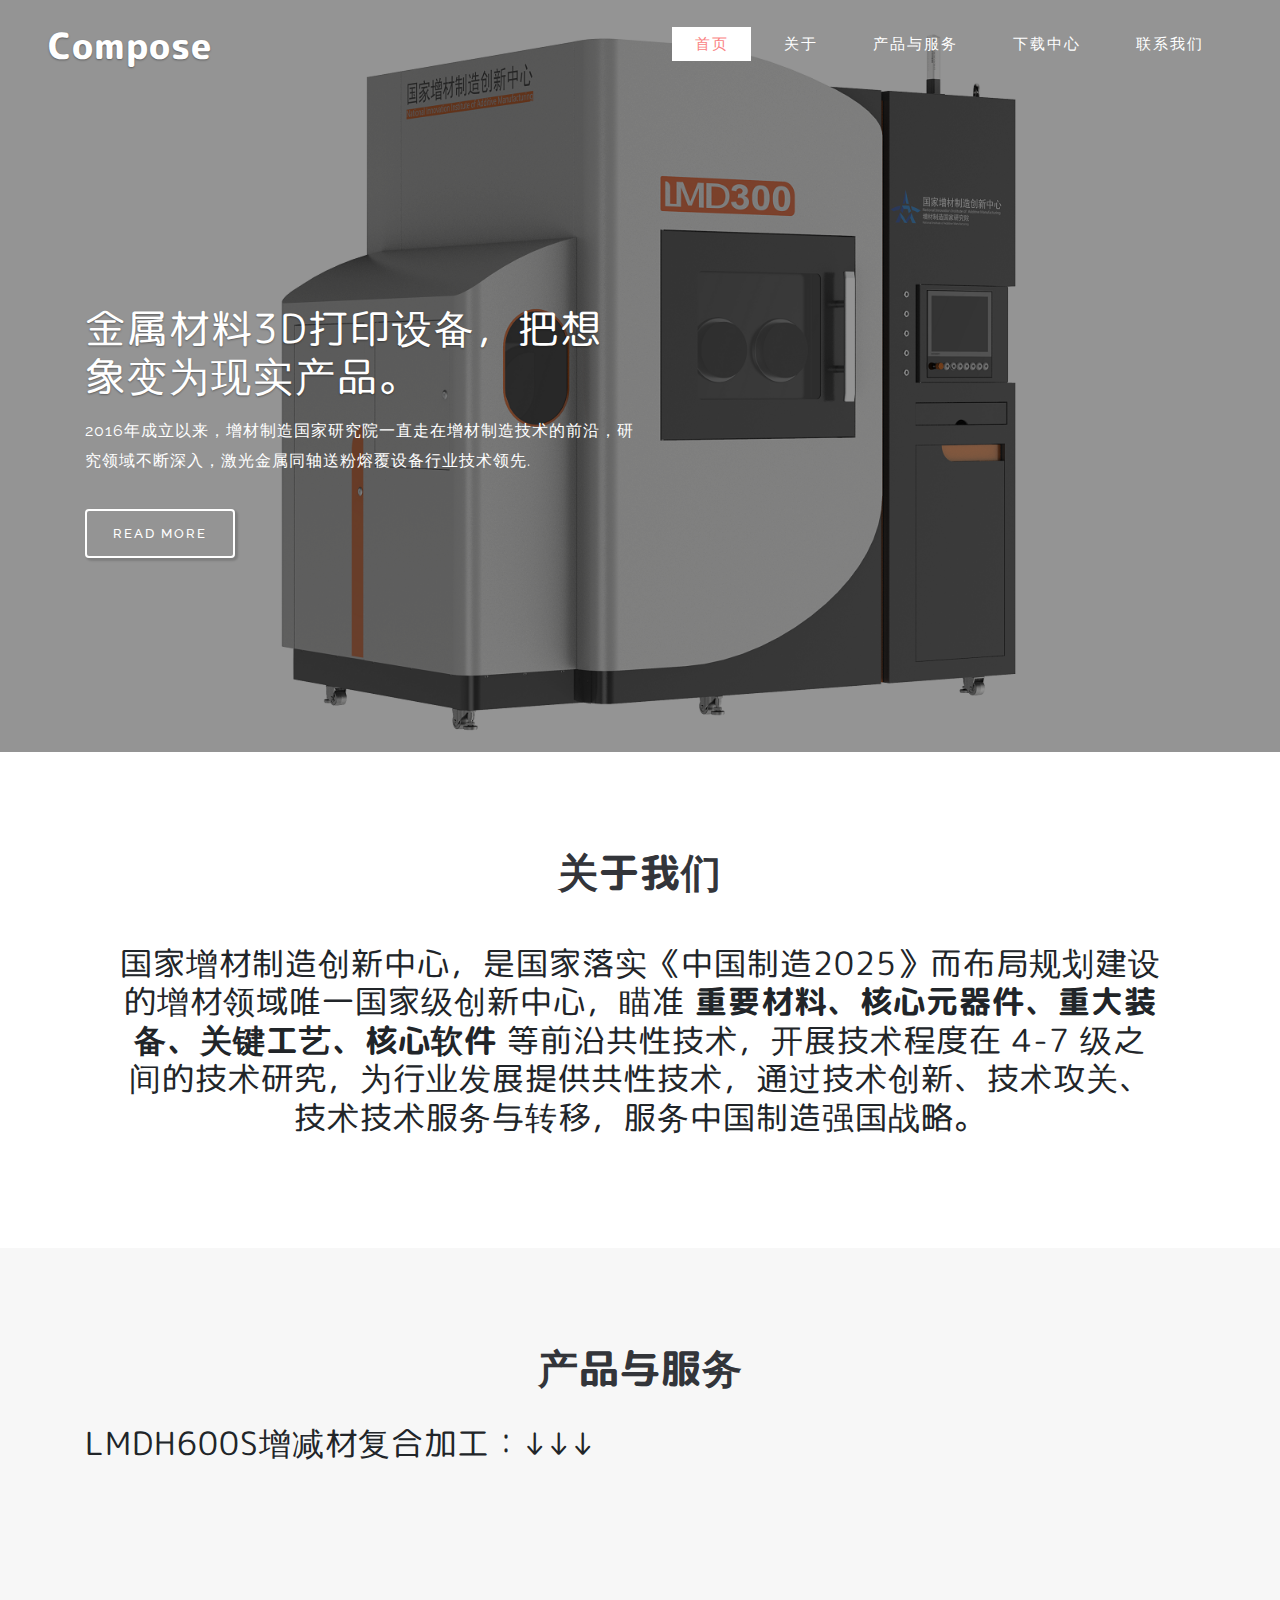
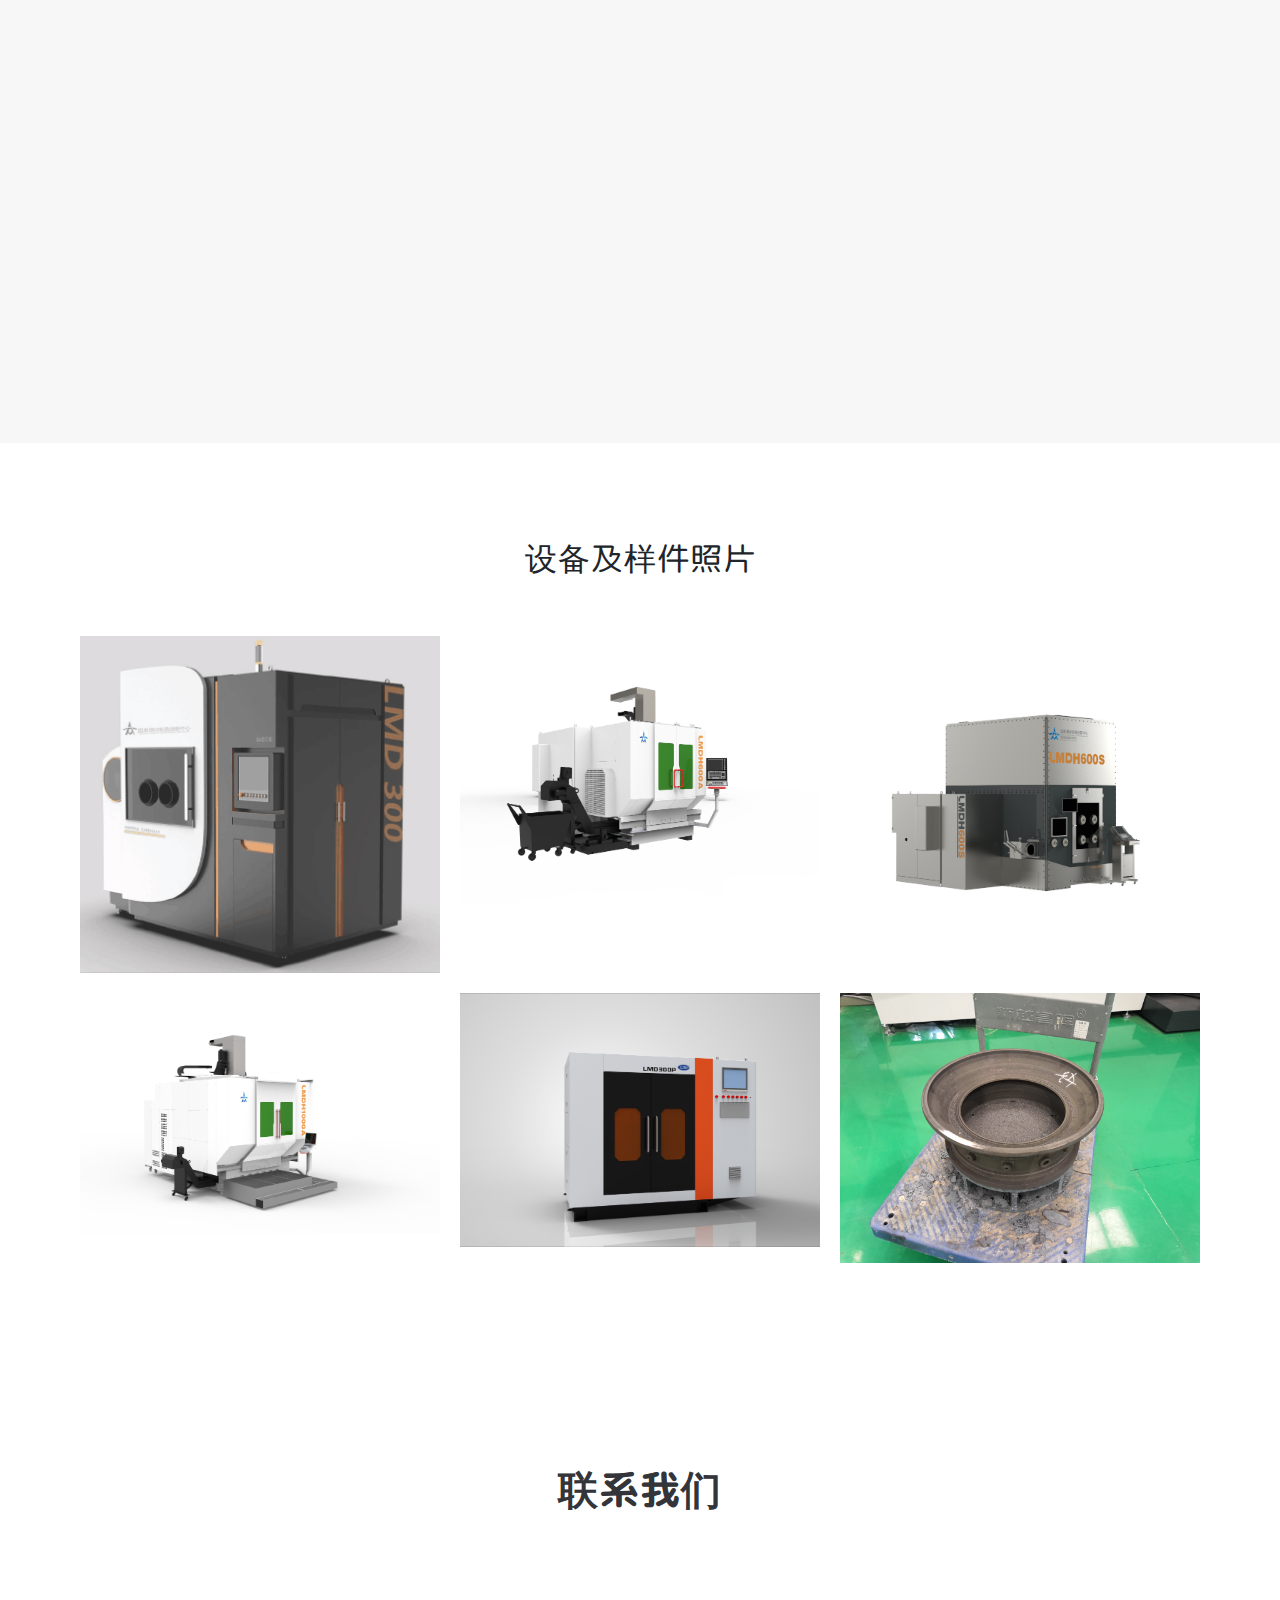
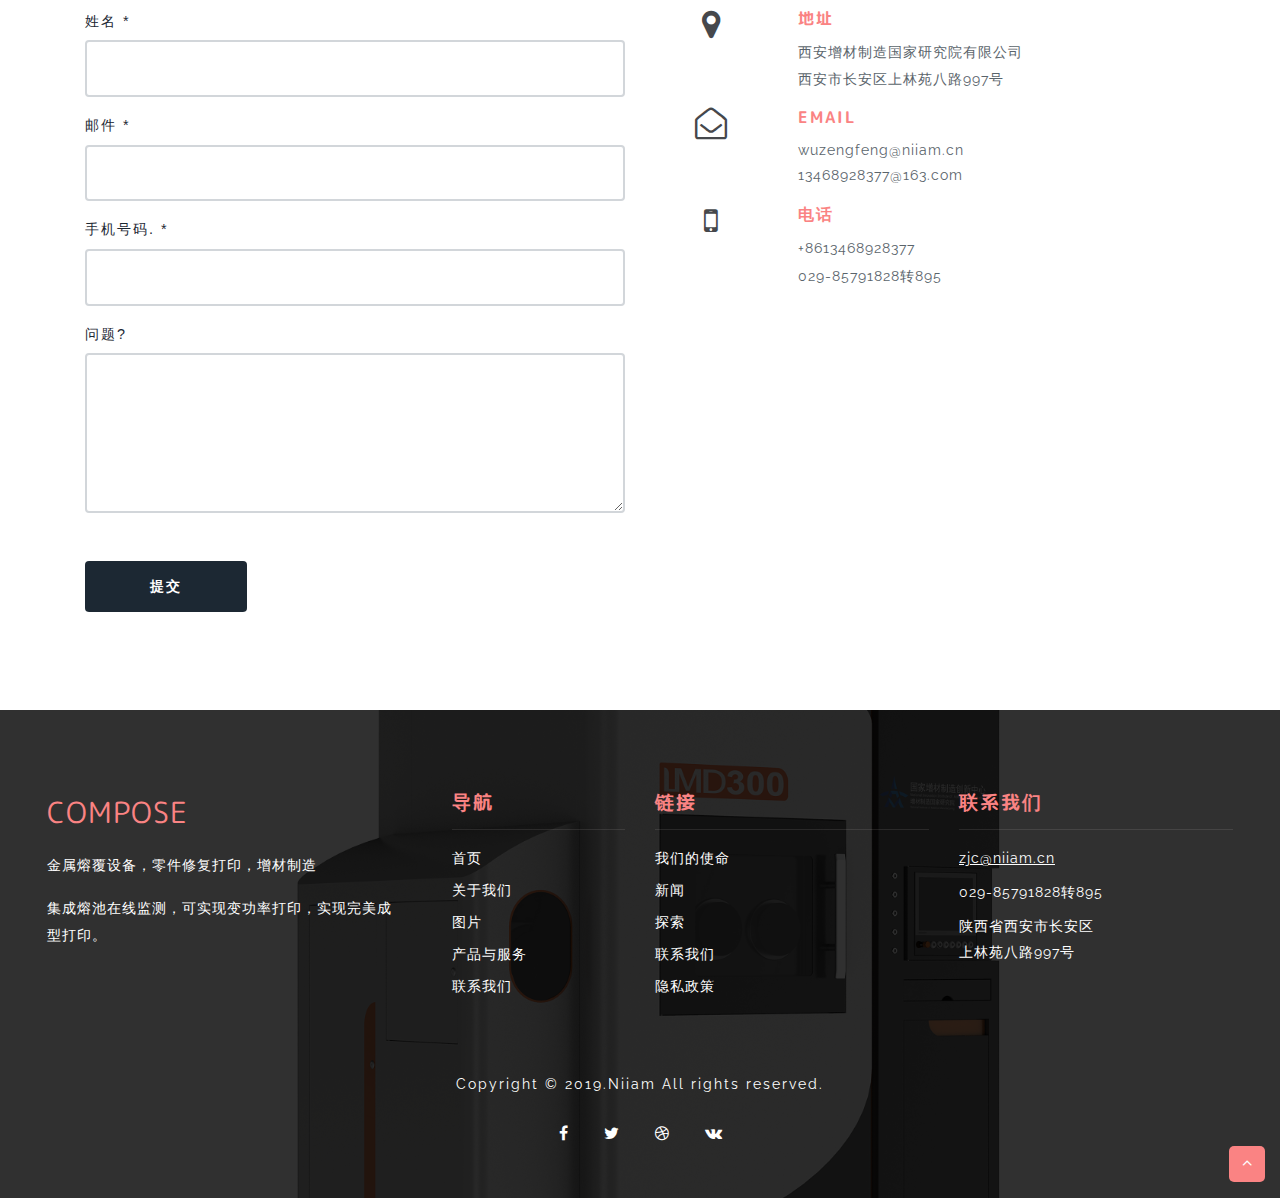
==== commit 52768f88: "Update index.html" ====
--- a/index.html
+++ b/index.html
@@ -139,7 +139,7 @@
             <div id="gal1" class="pop-overlay animate">
                 <div class="popup">
                     <img src="images/g1.jpg" alt="Popup Image" class="img-fluid" />
-                    <p class="mt-4">Nulla viverra pharetra se, eget pulvinar neque pharetra ac int. placerat placerat dolor.</p>
+                    <p class="mt-4">LMD300三轴全密封金属熔覆设备，氩气惰性气氛环境，适合钛合金等易氧化金属打印。</p>
                     <a class="close" href="#gallery">&times;</a>
                 </div>
             </div>
@@ -149,7 +149,7 @@
             <div id="gal2" class="pop-overlay animate">
                 <div class="popup">
                     <img src="images/g2.jpg" alt="Popup Image" class="img-fluid" />
-                    <p class="mt-4">Nulla viverra pharetra se, eget pulvinar neque pharetra ac int. placerat placerat dolor.</p>
+                    <p class="mt-4">LMDH600A五轴增减材加工设备。开放环境，适合不锈钢、高温合金等不易氧化金属3D打印成型+铣削加工一体成型。</p>
                     <a class="close" href="#gallery">&times;</a>
                 </div>
             </div>
@@ -158,7 +158,7 @@
             <div id="gal3" class="pop-overlay animate">
                 <div class="popup">
                     <img src="images/g3.jpg" alt="Popup Image" class="img-fluid" />
-                    <p class="mt-4">Nulla viverra pharetra se, eget pulvinar neque pharetra ac int. placerat placerat dolor.</p>
+                    <p class="mt-4">LMDH600S五轴增减材加工设备。全密封罩壳，适合钛合金等易氧化金属打印。</p>
                     <a class="close" href="#gallery">&times;</a>
                 </div>
             </div>
@@ -167,7 +167,7 @@
             <div id="gal4" class="pop-overlay animate">
                 <div class="popup">
                     <img src="images/g4.jpg" alt="Popup Image" class="img-fluid" />
-                    <p class="mt-4">Nulla viverra pharetra se, eget pulvinar neque pharetra ac int. placerat placerat dolor.</p>
+                    <p class="mt-4">LMDH1000A五轴增减材加工设备。开放环境，适合大型不锈钢、高温合金等不易氧化金属3D打印成型+铣削加工一体成型。</p>
                     <a class="close" href="#gallery">&times;</a>
                 </div>
             </div>
@@ -176,7 +176,7 @@
             <div id="gal5" class="pop-overlay animate">
                 <div class="popup">
                     <img src="images/g5.jpg" alt="Popup Image" class="img-fluid" />
-                    <p class="mt-4">Nulla viverra pharetra se, eget pulvinar neque pharetra ac int. placerat placerat dolor.</p>
+                    <p class="mt-4">LMD300P四轴卧式移动修复设备。开放环境，适合轴类零件表面磨损修复，也可3个直线轴打印普通零件。</p>
                     <a class="close" href="#gallery">&times;</a>
                 </div>
             </div>
@@ -185,7 +185,7 @@
             <div id="gal6" class="pop-overlay animate">
                 <div class="popup">
                     <img src="images/g6.jpg" alt="Popup Image" class="img-fluid" />
-                    <p class="mt-4">Nulla viverra pharetra se, eget pulvinar neque pharetra ac int. placerat placerat dolor.</p>
+                    <p class="mt-4">高温合金机匣打印样件。</p>
                     <a class="close" href="#gallery">&times;</a>
                 </div>
             </div>
@@ -378,7 +378,7 @@
                             <hr>
                             <div class="last-w3ls-contact">
                                 <p>
-                                    <a href="mailto:example@email.com">13468928377@163.com<</a>
+                                    <a href="mailto:zjc@niiam.cn">zjc@niiam.cn</a>
                                 </p>
                             </div>
                             <div class="last-w3ls-contact my-2">
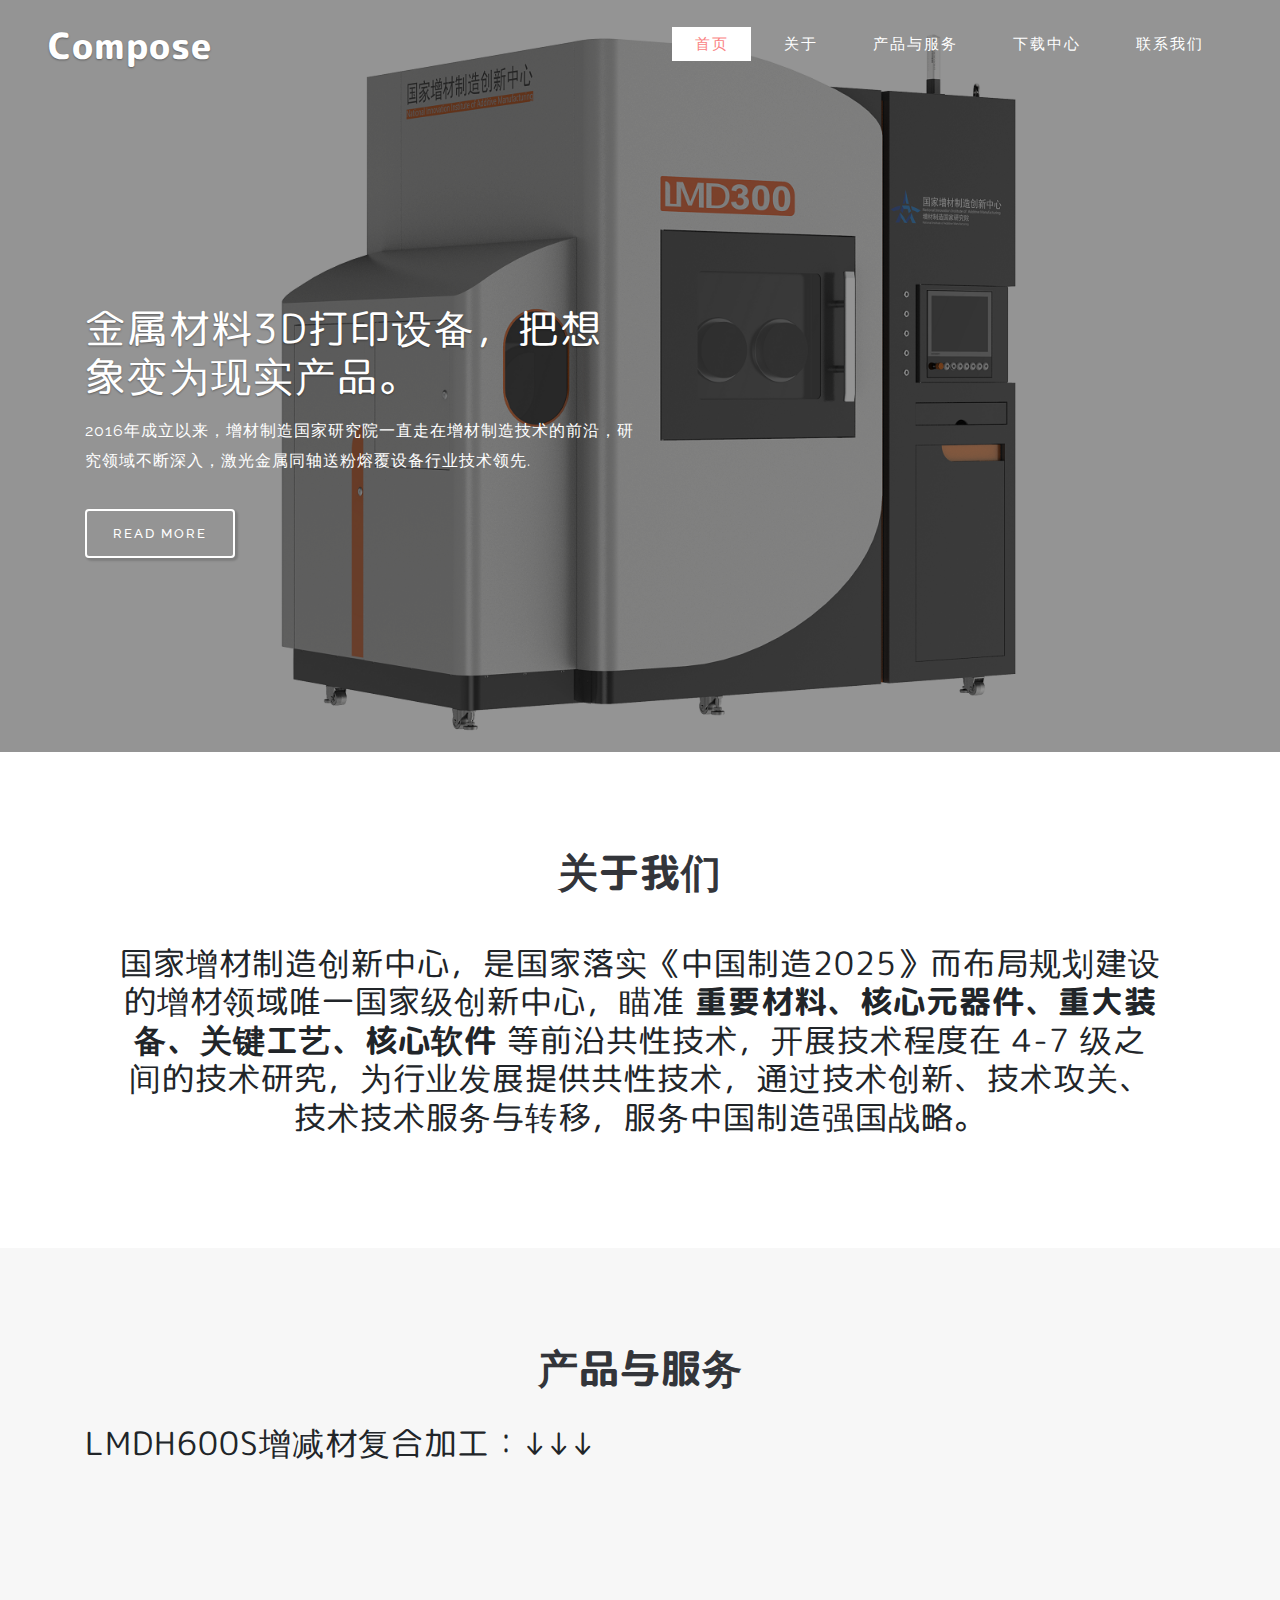
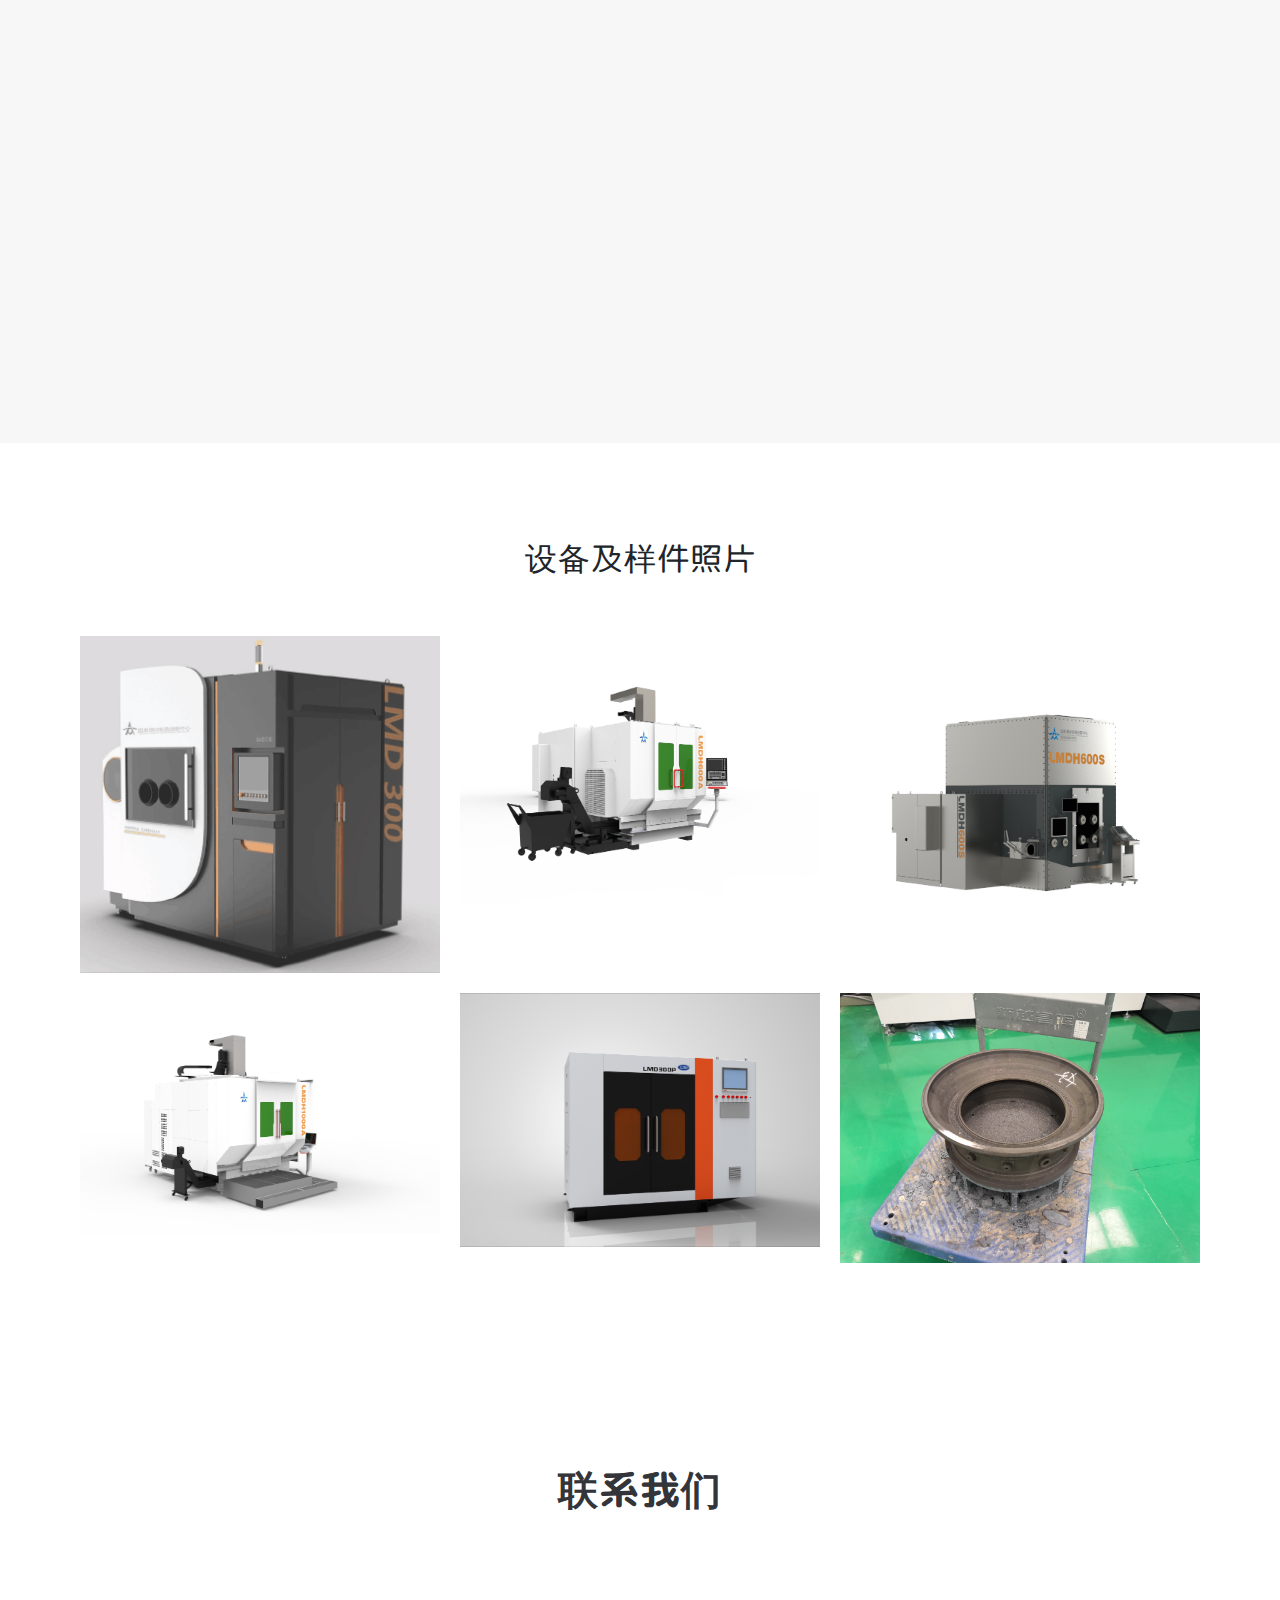
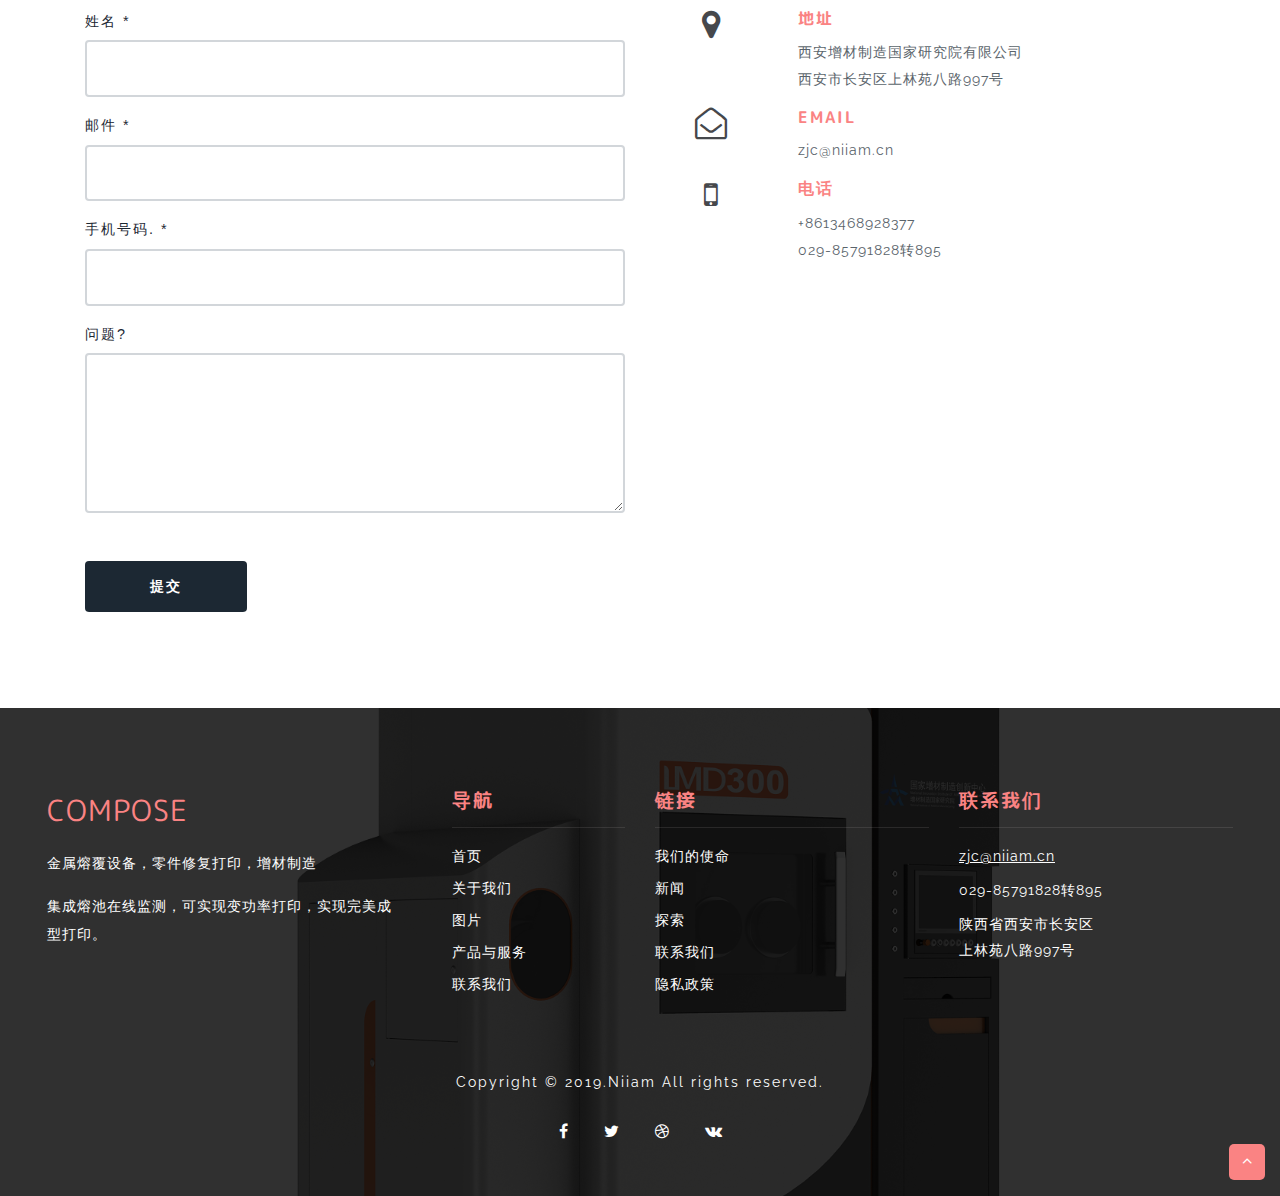
==== commit 1df8a345: "Update index.html" ====
--- a/index.html
+++ b/index.html
@@ -260,9 +260,7 @@
 								</div>
 								<div class="col-9 text-left">
 									<h6>Email</h6>
-									<a href="mailto:info@example.com">wuzengfeng@niiam.cn</a>
-									<br>
-									<a href="mailto:info@example.com">13468928377@163.com</a>
+									<a href="mailto:zjc@niiam.cn">zjc@niiam.cn</a>
 								</div>
 							</div>
 						</div>
@@ -281,7 +279,7 @@
 					</div>
 					<div class="map mt-md-5 mt-4">
 
-						<iframe src="" class="map" style="border:0" allowfullscreen=""></iframe> 
+						<iframe src="" class="map" style="border:0" allowfullscreen="true"></iframe> 
 					</div>
 				</div>
 			</div>
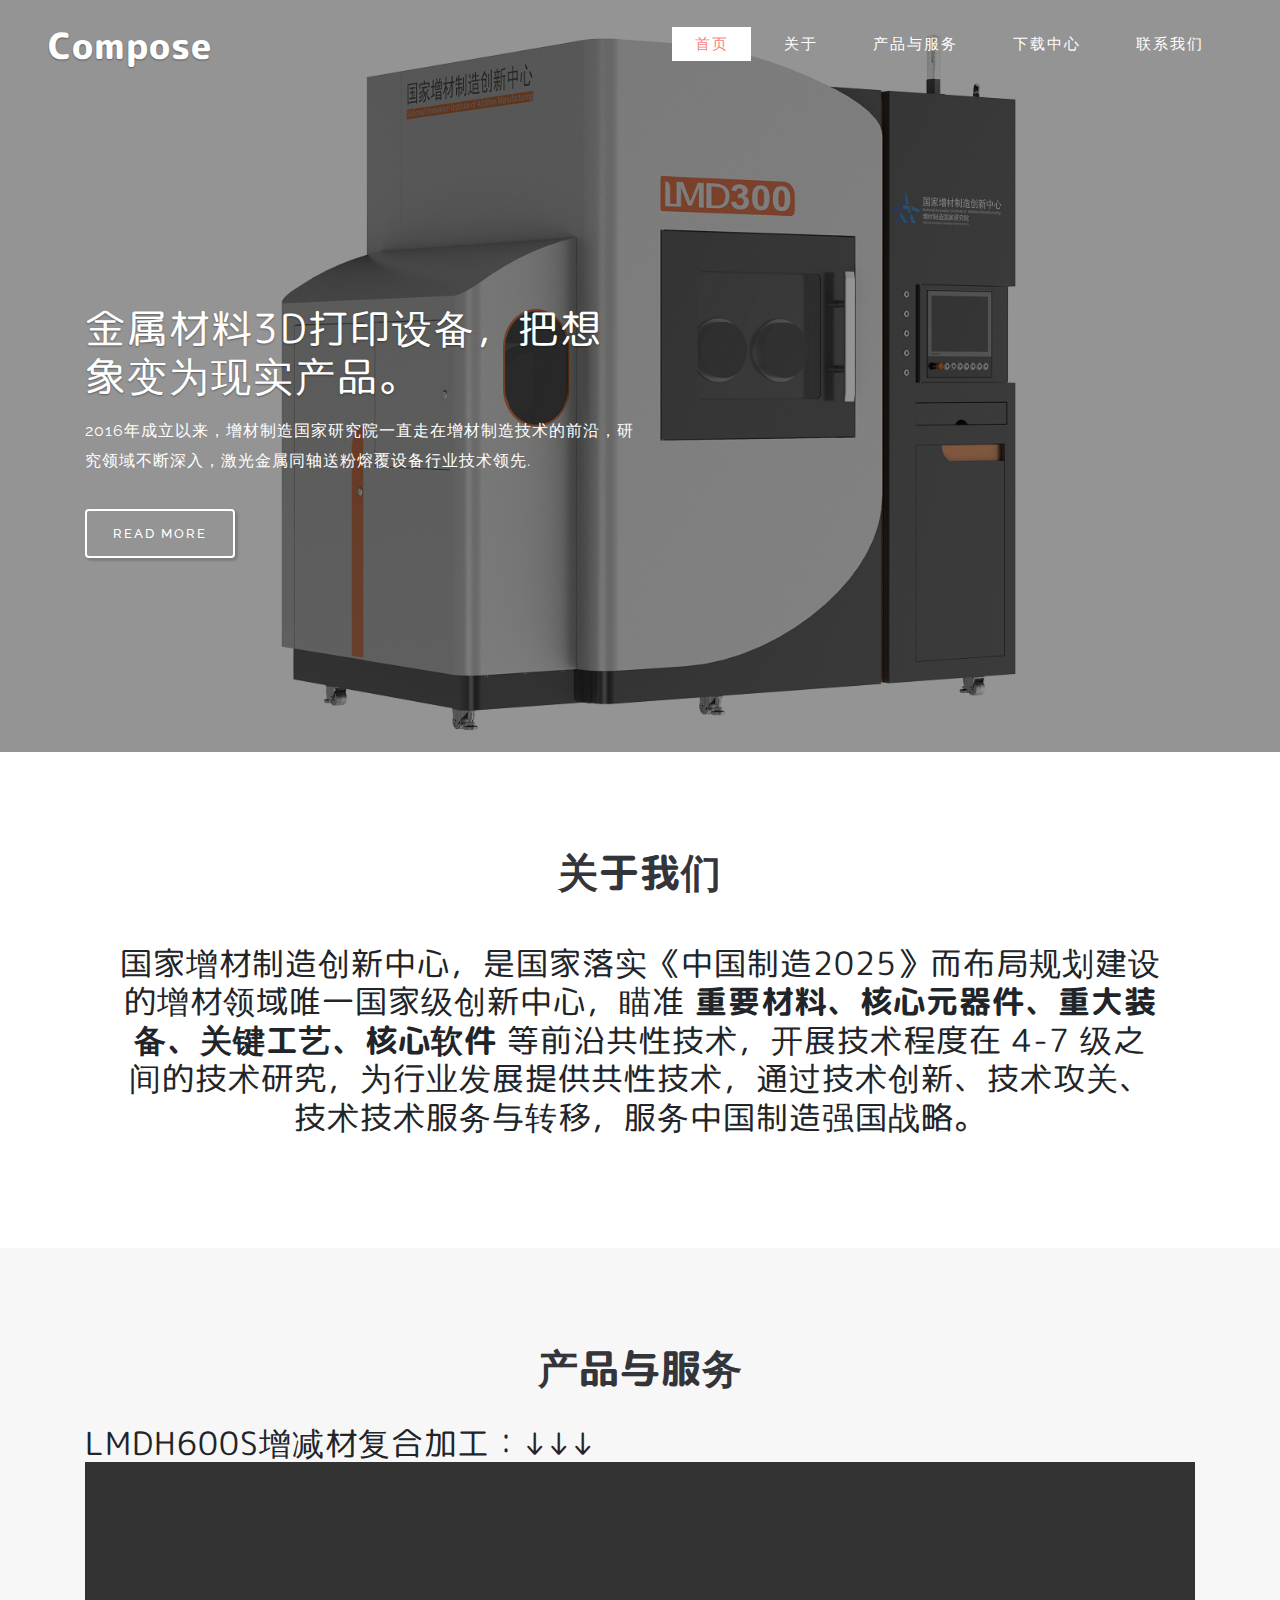
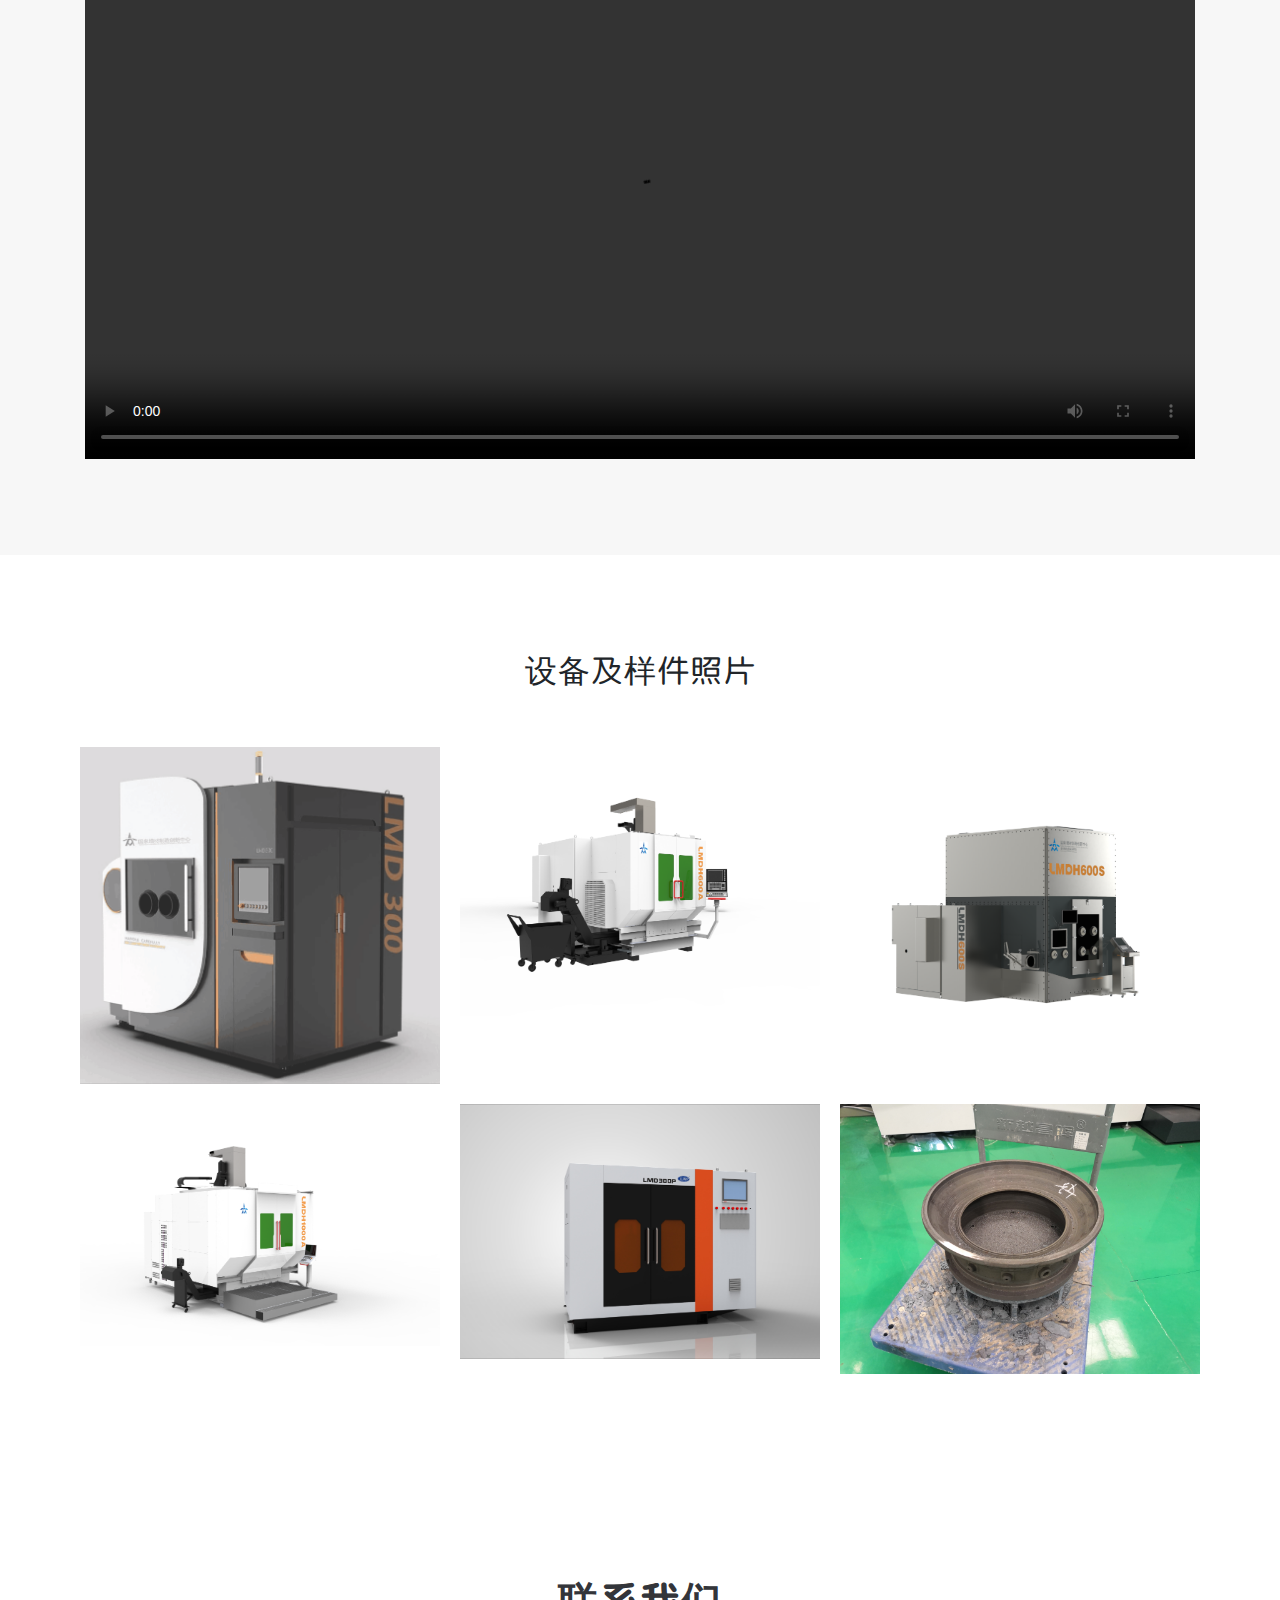
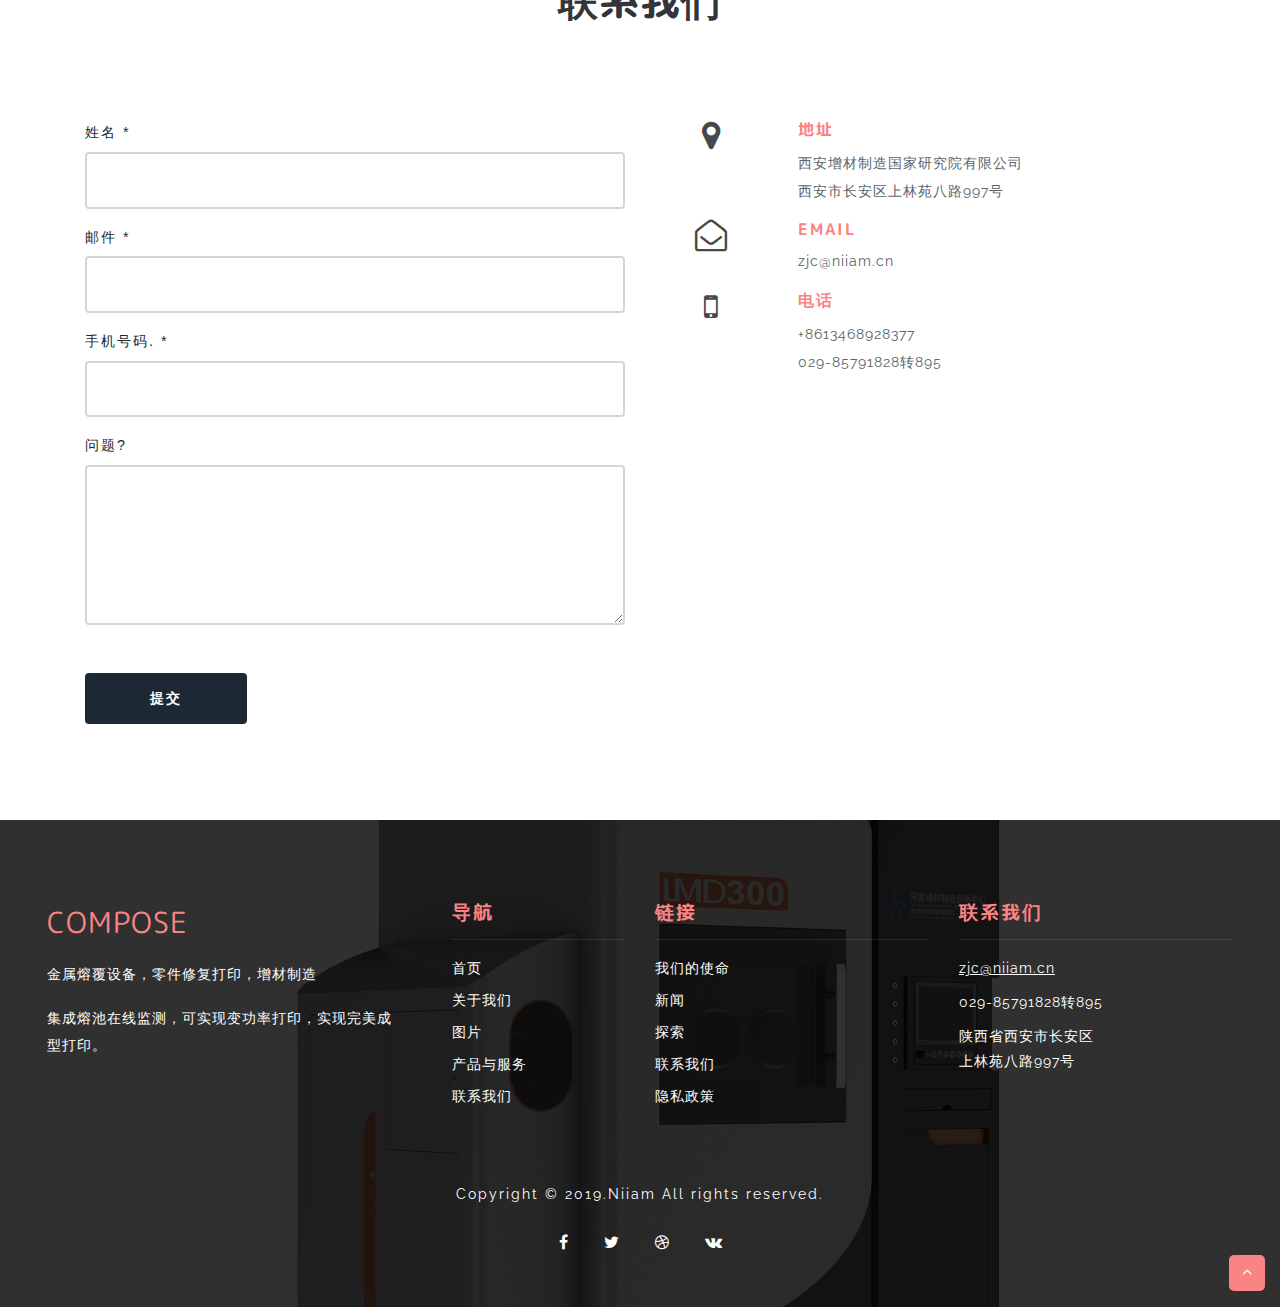
==== commit 87bb63e2: "视频自适应" ====
--- a/index.html
+++ b/index.html
@@ -94,15 +94,11 @@
             </div>
 			
 			<h2>LMDH600S增减材复合加工：↓↓↓</h2>
-			<br>
-			<center>
-            <iframe height="430" width="800" src="https://player.youku.com/embed/XNDYxNzE1ODIwOA==" frameborder="0"  allowfullscreen="true"></iframe>
-            </center>
-			</br>
-			
-<!--		
-			<iframe src="http://open.iqiyi.com/developer/player_js/coopPlayerIndex.html?vid=ea96ded8670c75ee96698d04770da2ba&tvId=14754879300&accessToken=2.f22860a2479ad60d8da7697274de9346&appKey=3955c3425820435e86d0f4cdfe56f5e7&appId=1368&height=100%&width=100%" frameborder="0" allowfullscreen="true" width="1200" height="644"></iframe>
--->
+			<div class="vid-wrap">
+                <video controls autoplay loop>
+	             <source src="images/zjc.mp4" type="video/mp4">
+               </video>
+            </div>
         </div>
     </section>
     <!--// about -->
--- a/css/style.css
+++ b/css/style.css
@@ -418,6 +418,20 @@
     letter-spacing: 2px;
 }
 
+.vid-wrap{
+    width:100%;background: #000;
+    position:relative;
+    padding-bottom:53.75%;    /*需要用padding来维持16:9比例,也就是9除以16*/
+    height: 0;
+}
+.vid-wrap video{
+    position: absolute;
+    top:0;
+    left: 0;
+    width: 100%;
+    height: 100%
+}
+
 .banner-info-w3layouts h6 {
     font-size: 2em;
     font-weight: 400;
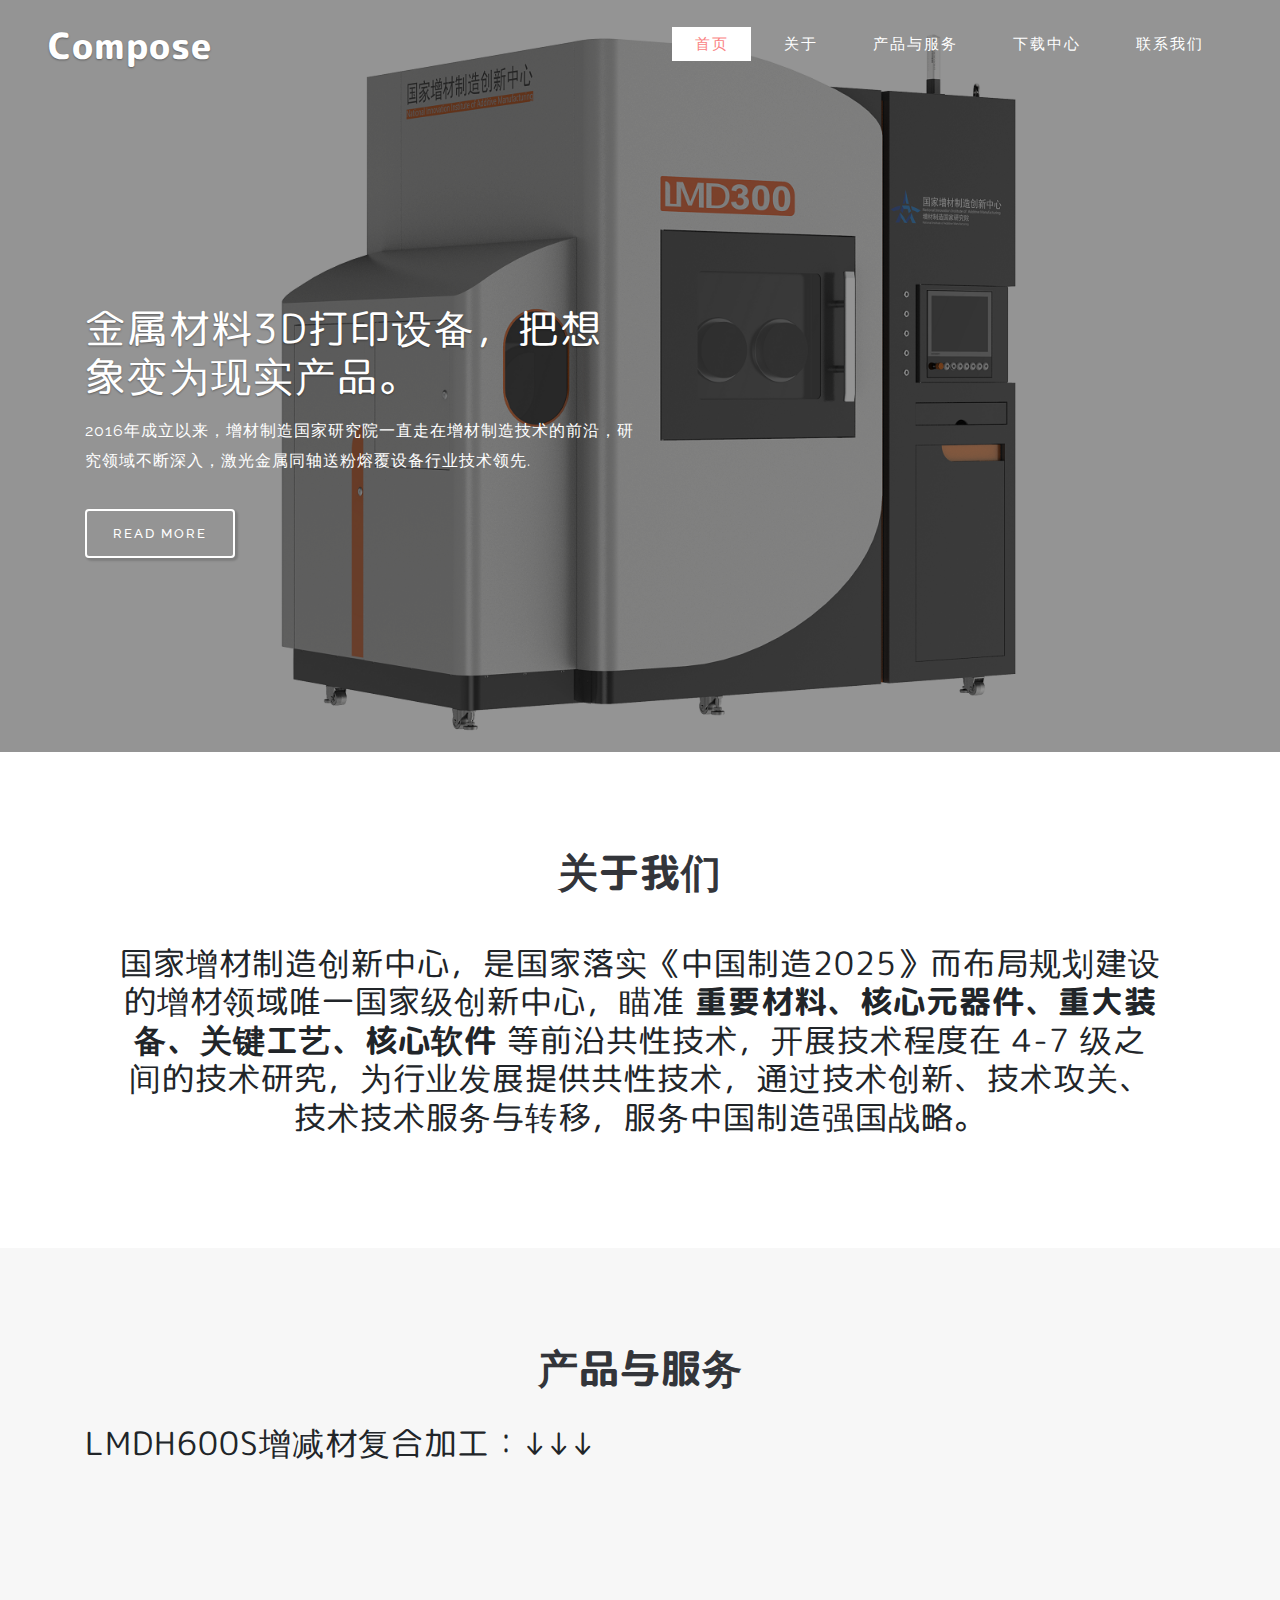
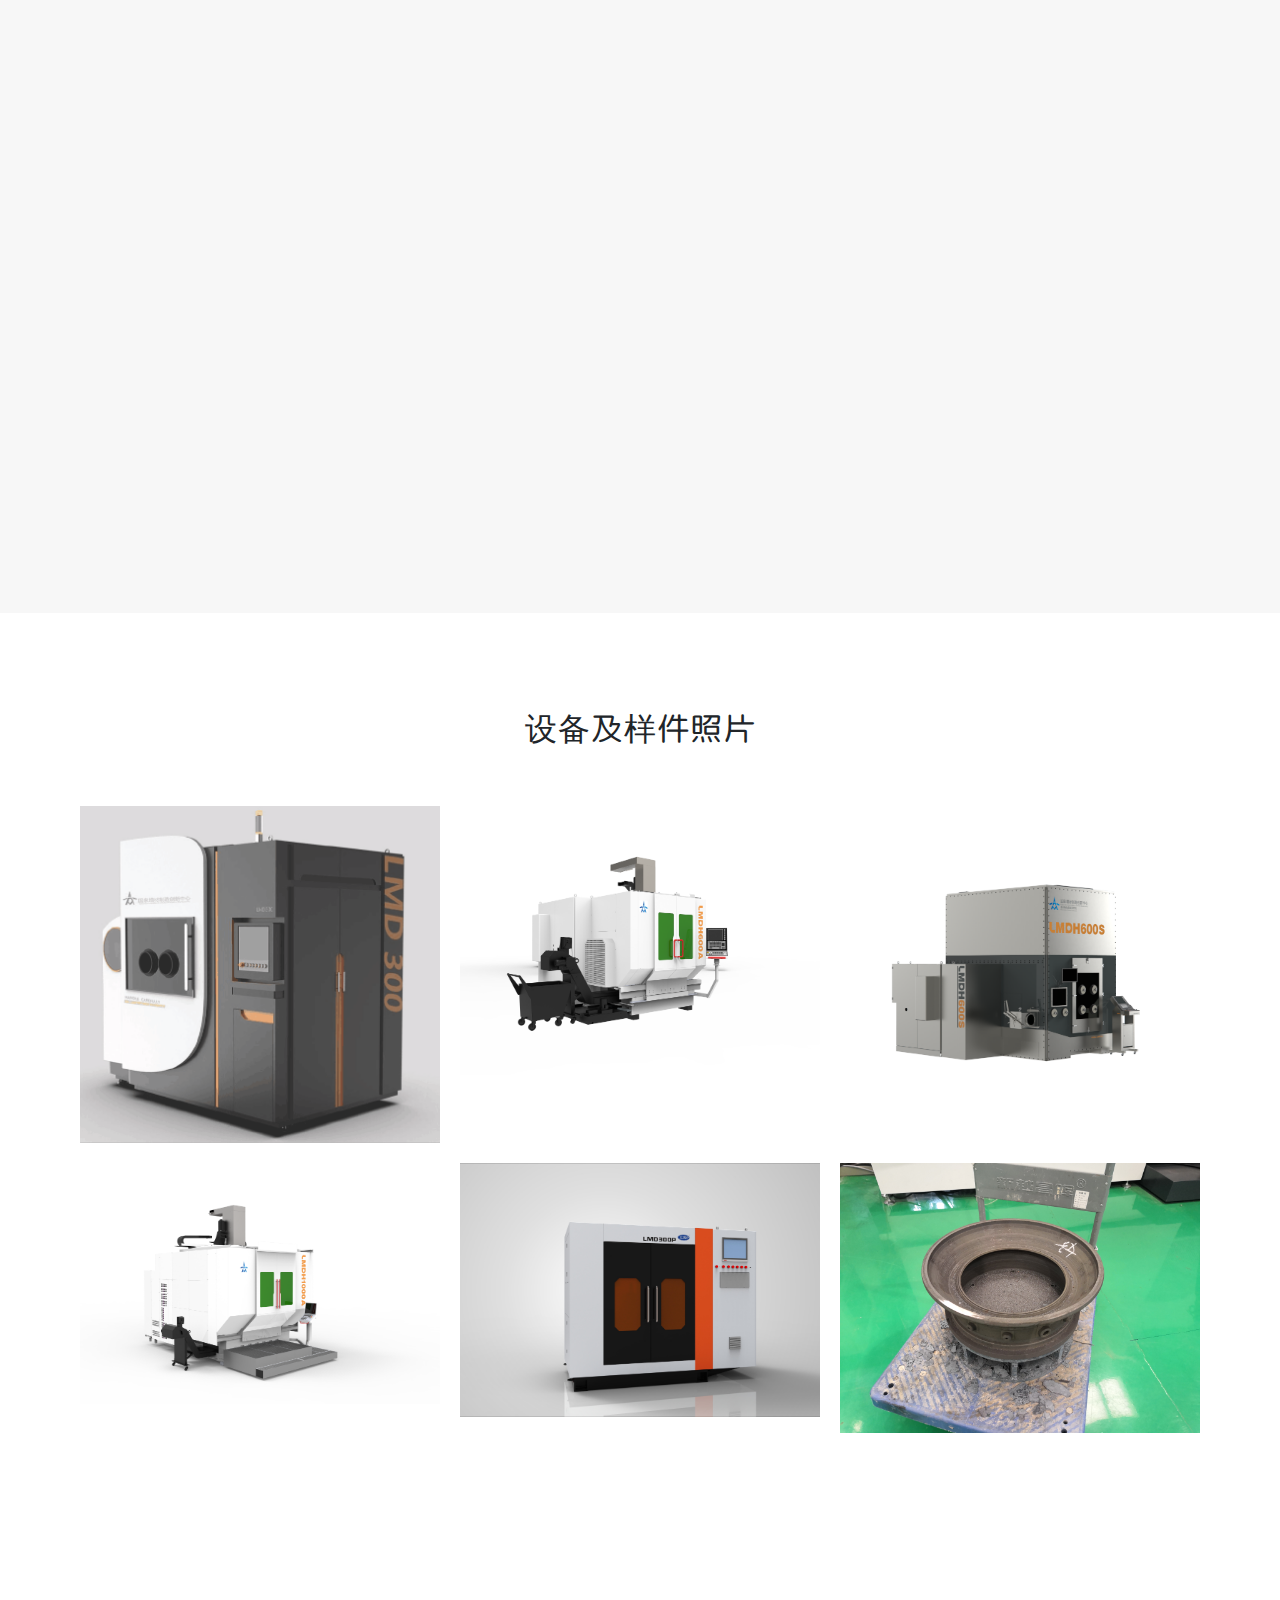
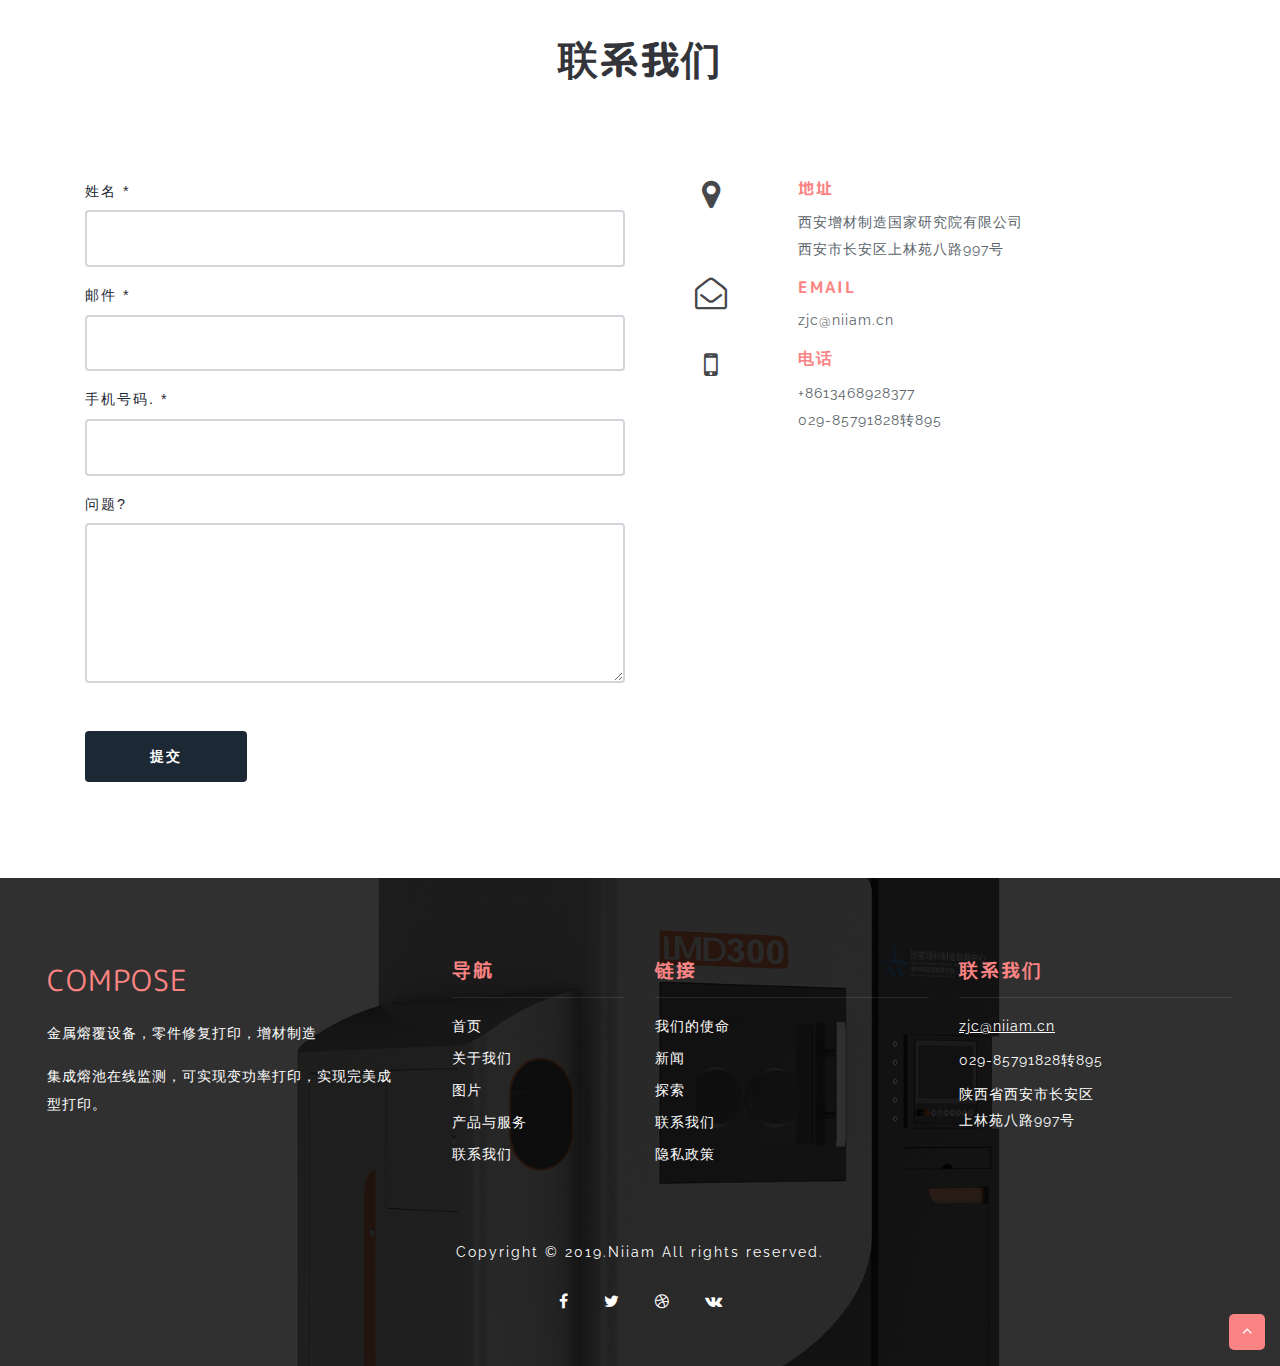
==== commit bf59ef74: "自适应" ====
--- a/index.html
+++ b/index.html
@@ -94,11 +94,21 @@
             </div>
 			
 			<h2>LMDH600S增减材复合加工：↓↓↓</h2>
+			
+			<br>
+			<center>
+            <iframe height="600" width="100%" src="https://player.youku.com/embed/XNDYxNzE1ODIwOA==" frameborder="0"  allowfullscreen="true"></iframe>
+            </center>
+			</br>
+			
+			<!--
 			<div class="vid-wrap">
                 <video controls autoplay loop>
 	             <source src="images/zjc.mp4" type="video/mp4">
                </video>
             </div>
+			-->
+			
         </div>
     </section>
     <!--// about -->
--- a/css/style.css
+++ b/css/style.css
@@ -398,6 +398,20 @@
     min-height: 50em;
 }
 
+
+window.onload = window.onresize = function () {
+    resizeIframe();
+}
+var resizeIframe=function(){
+    var bodyw=document.body.clientWidth;
+    for(var ilength=0;ilength<=document.getElementsByTagName("iframe").length;ilength++){
+ 
+        document.getElementsByTagName("iframe")[ilength].height = bodyw*9/16;//设定高度
+ 
+    }
+}
+
+
 .layer {
     min-height: 50em;
     background: rgba(0, 0, 0, 0.42);
